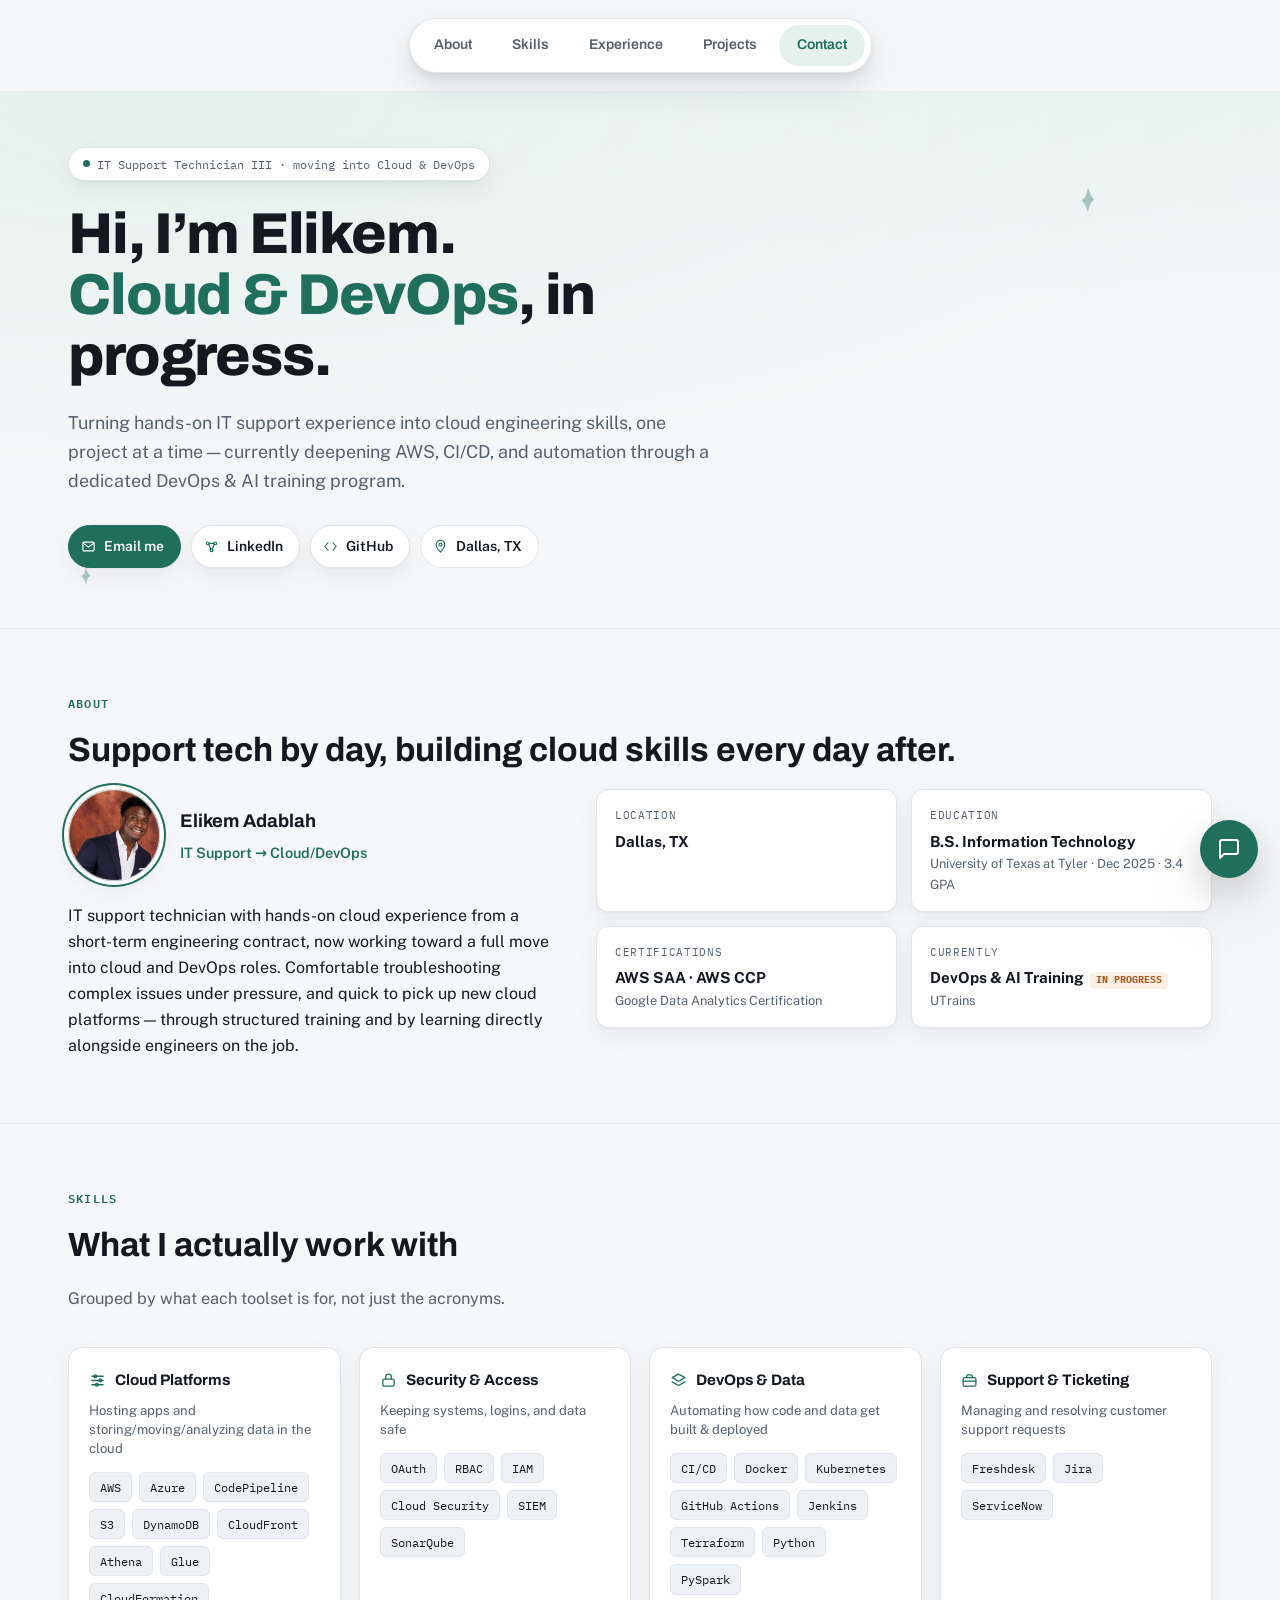
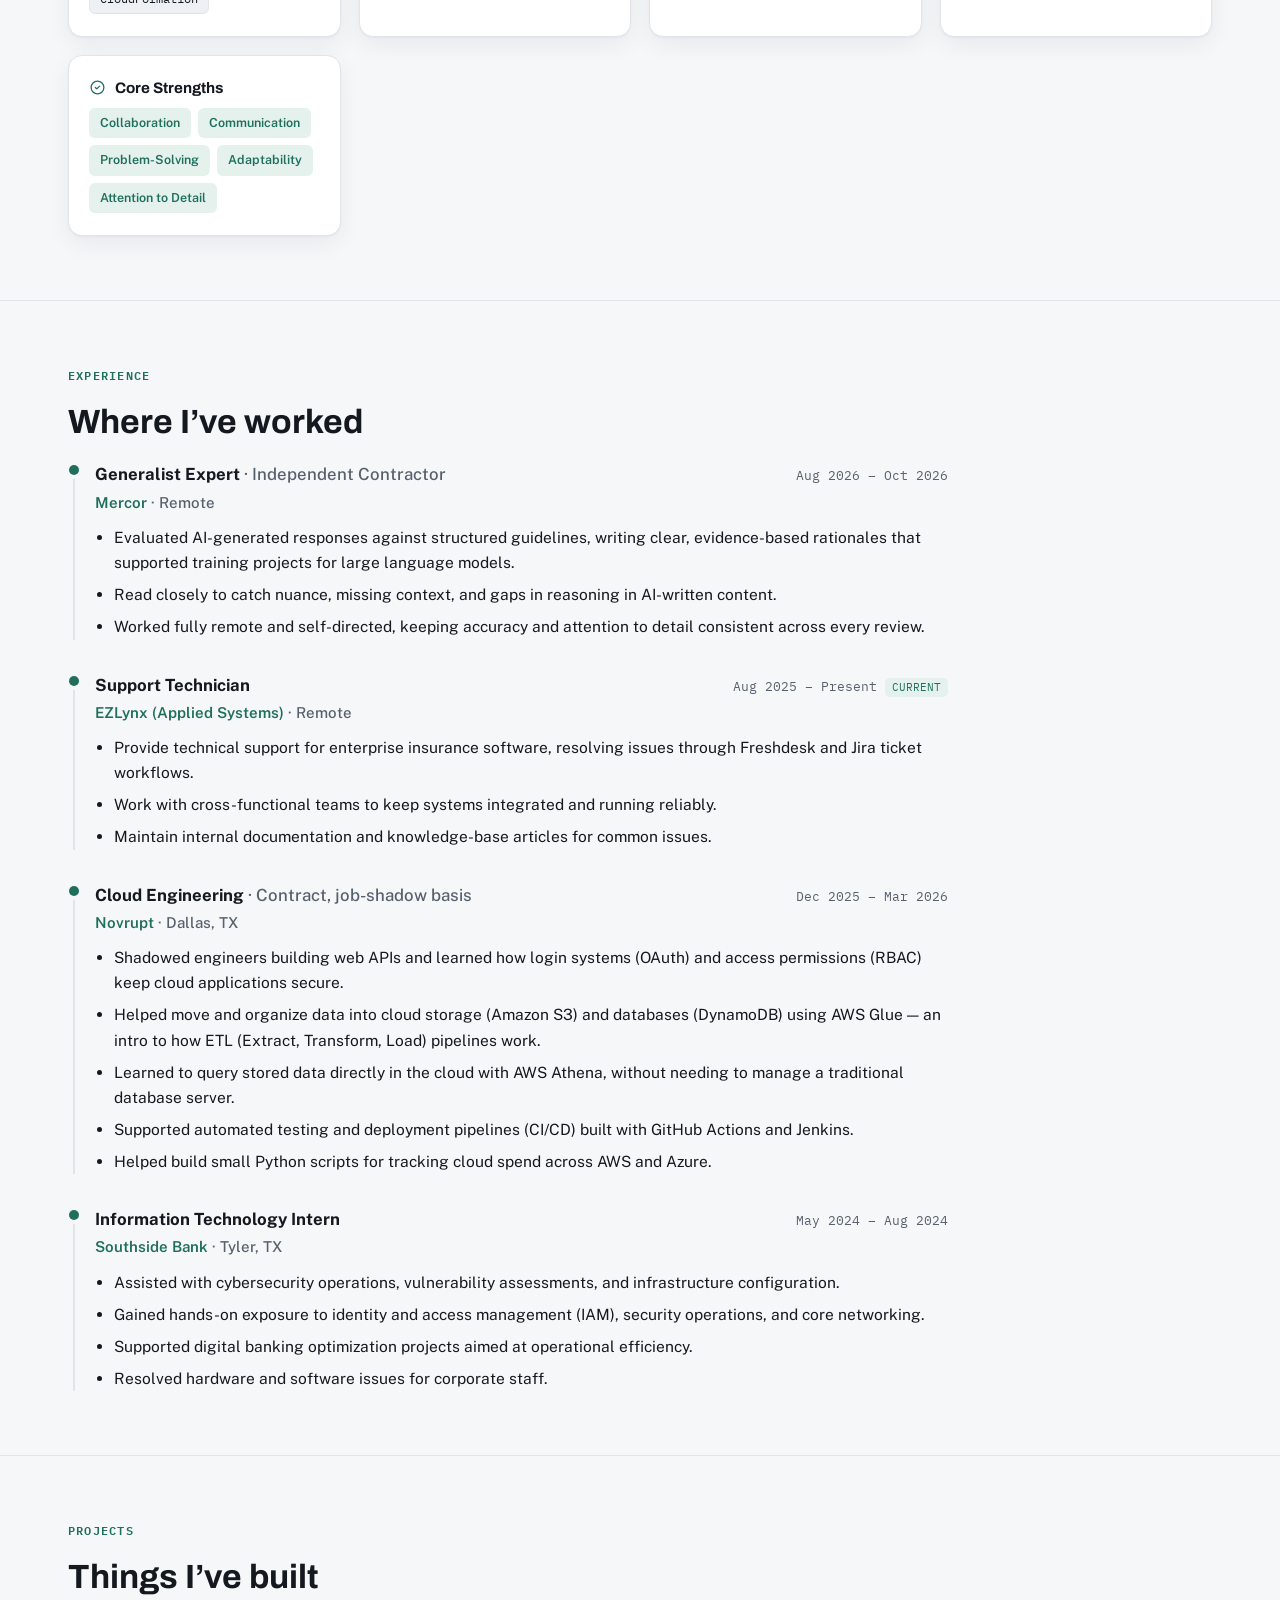
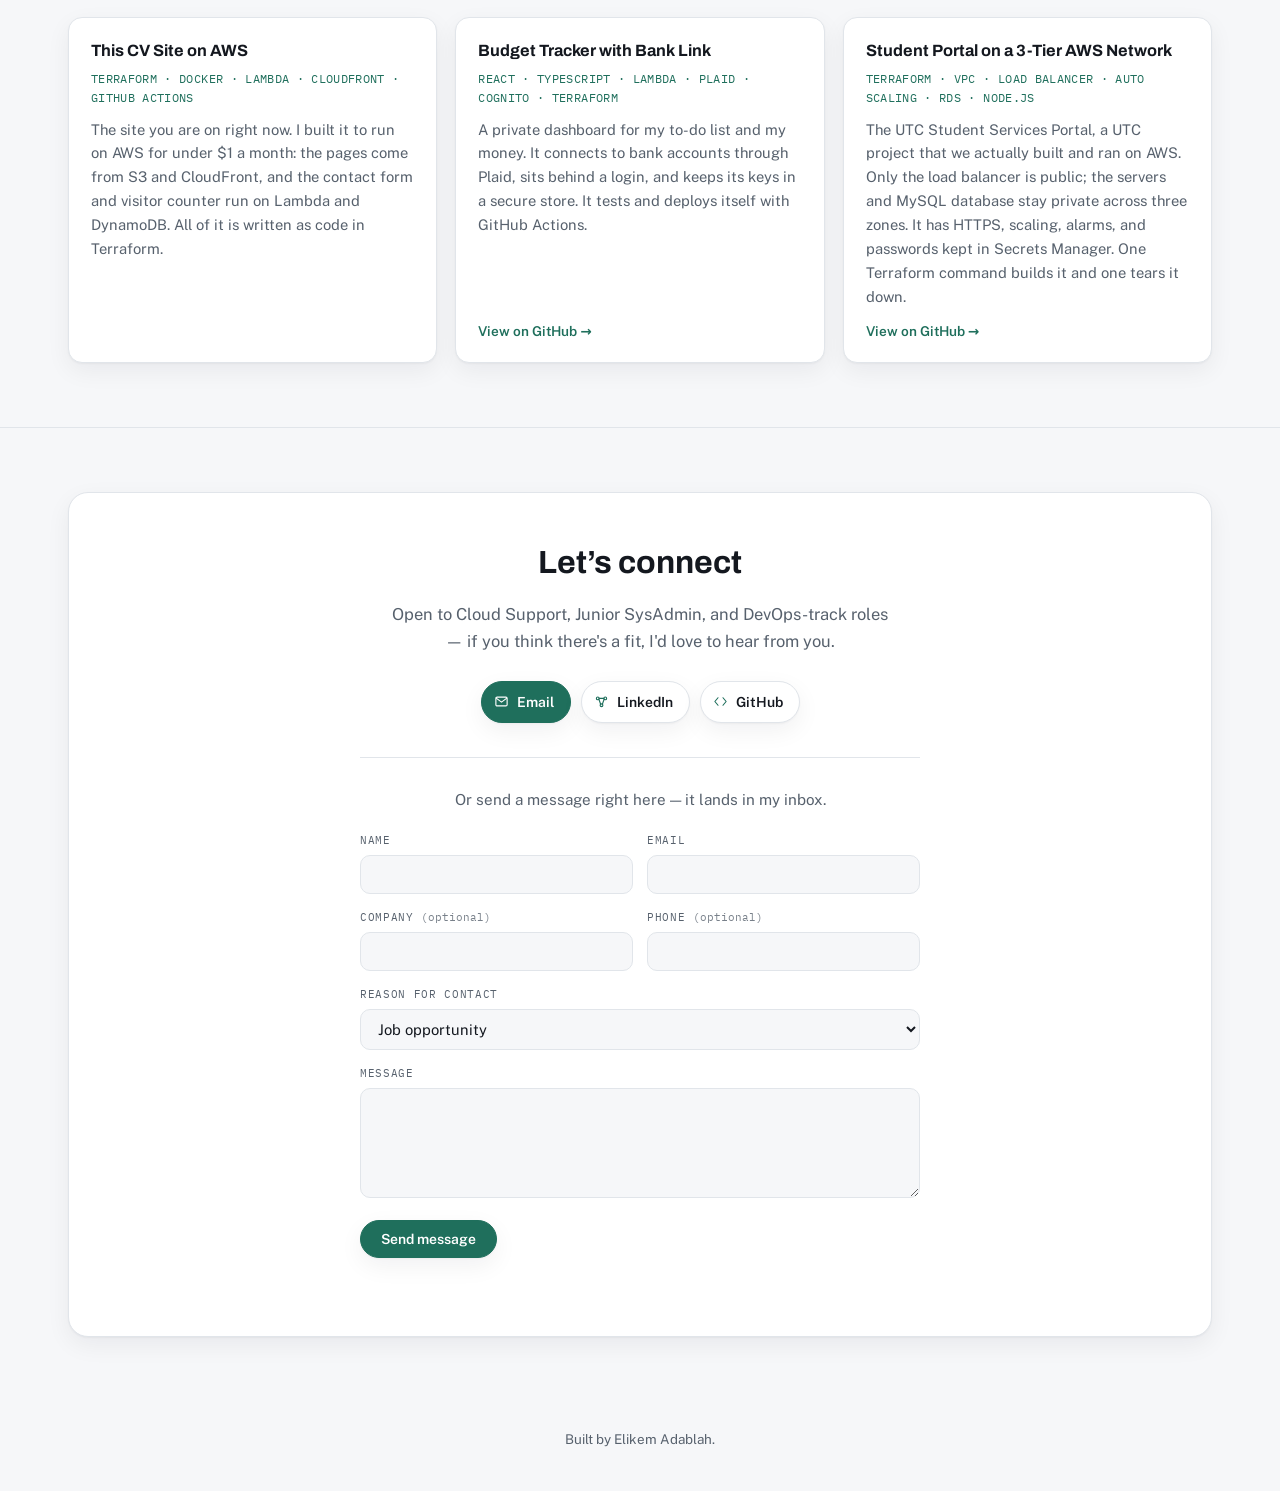
==== frontend/index.html @ 66cde1cb "feat: add CV site and UTC portal project card" ====
<!DOCTYPE html>
<!--
  My CV site.
  This page is stored in S3 and sent to visitors by CloudFront.
  The contact form and the visitor counter talk to my API at /api/...
  My styles are in styles.css and my scripts are in the js folder.
-->
<html lang="en">
<head>
<meta charset="UTF-8">
<meta name="viewport" content="width=device-width, initial-scale=1.0">
<title>Elikem Adablah &mdash; Cloud &amp; DevOps</title>
<meta name="description" content="Elikem Adablah - IT Support Technician (AWS Certified) building toward Cloud and DevOps engineering. Based in Dallas, TX.">
<link rel="canonical" href="https://cv.eliadablah.com/">
<meta property="og:type" content="website">
<meta property="og:title" content="Elikem Adablah - Cloud & DevOps">
<meta property="og:description" content="IT Support Technician (AWS Certified) building toward Cloud and DevOps engineering. Based in Dallas, TX.">
<meta property="og:url" content="https://cv.eliadablah.com/">
<meta property="og:image" content="https://cv.eliadablah.com/photo.png">
<meta name="twitter:card" content="summary">
<link rel="stylesheet" href="styles.css">
</head>
<body>
<div class="navbar">
  <nav class="pillnav" aria-label="Section navigation">
    <a class="navlink" href="#about" data-nav="about">About</a>
    <a class="navlink" href="#skills" data-nav="skills">Skills</a>
    <a class="navlink" href="#experience" data-nav="experience">Experience</a>
    <a class="navlink" href="#projects" data-nav="projects">Projects</a>
    <a class="navlink" href="#contact" data-nav="contact">Contact</a>
  </nav>
</div>

<header class="hero">
  <div class="hero-bg"></div>
  <svg class="decor-star decor-star-top" viewBox="0 0 24 24" fill="currentColor" aria-hidden="true"><path d="M12 0c1 5 3 9 6 12-3 1-5 5-6 12-1-5-3-9-6-12 3-1 5-5 6-12z"/></svg>
  <svg class="decor-star decor-star-bottom" viewBox="0 0 24 24" fill="currentColor" aria-hidden="true"><path d="M12 0c1 5 3 9 6 12-3 1-5 5-6 12-1-5-3-9-6-12 3-1 5-5 6-12z"/></svg>
  <div class="wrap">
    <span class="badge"><span class="dot"></span>IT Support Technician III &middot; moving into Cloud &amp; DevOps</span>
    <h1>Hi, I&rsquo;m Elikem.<br><span>Cloud &amp; DevOps</span>, in progress.</h1>
    <p class="lede">Turning hands-on IT support experience into cloud engineering skills, one project at a time &mdash; currently deepening AWS, CI/CD, and automation through a dedicated DevOps &amp; AI training program.</p>
    <div class="contact-row">
      <a class="contact-pill solid" href="mailto:elikadablah@gmail.com">
        <svg viewBox="0 0 24 24" fill="none" stroke="currentColor" stroke-width="1.8" stroke-linecap="round" stroke-linejoin="round"><rect x="3" y="5" width="18" height="14" rx="2"/><path d="M4 7l8 6 8-6"/></svg>
        Email me
      </a>
      <a class="contact-pill" href="https://www.linkedin.com/in/elikem-adablah-92978235b">
        <svg viewBox="0 0 24 24" fill="none" stroke="currentColor" stroke-width="1.8" stroke-linecap="round" stroke-linejoin="round"><circle cx="6" cy="7" r="2.2"/><circle cx="18" cy="7" r="2.2"/><circle cx="12" cy="18" r="2.2"/><path d="M7.9 8.6L10.5 16M16.1 8.6L13.5 16M8.2 7h7.6"/></svg>
        LinkedIn
      </a>
      <a class="contact-pill" href="https://github.com/eliadablah">
        <svg viewBox="0 0 24 24" fill="none" stroke="currentColor" stroke-width="1.8" stroke-linecap="round" stroke-linejoin="round"><polyline points="8 6 3 12 8 18"/><polyline points="16 6 21 12 16 18"/></svg>
        GitHub
      </a>
      <span class="contact-pill static">
        <svg viewBox="0 0 24 24" fill="none" stroke="currentColor" stroke-width="1.8" stroke-linecap="round" stroke-linejoin="round"><path d="M12 21s7-7.2 7-12a7 7 0 10-14 0c0 4.8 7 12 7 12z"/><circle cx="12" cy="9" r="2.4"/></svg>
        Dallas, TX
      </span>
    </div>
  </div>
</header>

<main>
  <section class="block" id="about">
    <div class="wrap">
      <p class="eyebrow">About</p>
      <h2 class="title">Support tech by day, building cloud skills every day after.</h2>
      <div class="about-grid">
        <div>
          <div class="about-photo-wrap">
            <img class="about-photo" src="photo.png" alt="Portrait of Elikem Adablah" />
            <div>
              <h3>Elikem Adablah</h3>
              <div class="role">IT Support &rarr; Cloud/DevOps</div>
            </div>
          </div>
          <p class="about-bio">IT support technician with hands-on cloud experience from a short-term engineering contract, now working toward a full move into cloud and DevOps roles. Comfortable troubleshooting complex issues under pressure, and quick to pick up new cloud platforms &mdash; through structured training and by learning directly alongside engineers on the job.</p>
        </div>
        <div class="facts-grid">
          <div class="fact-tile">
            <div class="flabel">Location</div>
            <div class="fvalue">Dallas, TX</div>
          </div>
          <div class="fact-tile">
            <div class="flabel">Education</div>
            <div class="fvalue">B.S. Information Technology</div>
            <div class="fsub">University of Texas at Tyler &middot; Dec 2025 &middot; 3.4 GPA</div>
          </div>
          <div class="fact-tile">
            <div class="flabel">Certifications</div>
            <div class="fvalue"><a href="https://www.credly.com/badges/91e98162-e6cb-436e-a9f7-430d2b35bfe3/linked_in">AWS SAA</a> &middot; AWS CCP</div>
            <div class="fsub">Google Data Analytics Certification</div>
          </div>
          <div class="fact-tile">
            <div class="flabel">Currently</div>
            <div class="fvalue">DevOps &amp; AI Training<span class="cert-badge">In Progress</span></div>
            <div class="fsub">UTrains</div>
          </div>
        </div>
      </div>
    </div>
  </section>

  <section class="block" id="skills">
    <div class="wrap">
      <p class="eyebrow">Skills</p>
      <h2 class="title">What I actually work with</h2>
      <p class="dek">Grouped by what each toolset is for, not just the acronyms.</p>
      <div class="skills-grid">
        <div class="skill-card">
          <div class="shead">
            <svg viewBox="0 0 24 24" fill="none" stroke="currentColor" stroke-width="1.8" stroke-linecap="round" stroke-linejoin="round"><line x1="4" y1="6" x2="20" y2="6"/><circle cx="9" cy="6" r="2"/><line x1="4" y1="12" x2="20" y2="12"/><circle cx="16" cy="12" r="2"/><line x1="4" y1="18" x2="20" y2="18"/><circle cx="11" cy="18" r="2"/></svg>
            <h3>Cloud Platforms</h3>
          </div>
          <p class="snote">Hosting apps and storing/moving/analyzing data in the cloud</p>
          <div class="chips">
            <span class="chip">AWS</span><span class="chip">Azure</span><span class="chip">CodePipeline</span><span class="chip">S3</span><span class="chip">DynamoDB</span><span class="chip">CloudFront</span><span class="chip">Athena</span><span class="chip">Glue</span><span class="chip">CloudFormation</span>
          </div>
        </div>
        <div class="skill-card">
          <div class="shead">
            <svg viewBox="0 0 24 24" fill="none" stroke="currentColor" stroke-width="1.8" stroke-linecap="round" stroke-linejoin="round"><rect x="4" y="10" width="16" height="10" rx="2"/><path d="M8 10V7a4 4 0 018 0v3"/></svg>
            <h3>Security &amp; Access</h3>
          </div>
          <p class="snote">Keeping systems, logins, and data safe</p>
          <div class="chips">
            <span class="chip">OAuth</span><span class="chip">RBAC</span><span class="chip">IAM</span><span class="chip">Cloud Security</span><span class="chip">SIEM</span><span class="chip">SonarQube</span>
          </div>
        </div>
        <div class="skill-card">
          <div class="shead">
            <svg viewBox="0 0 24 24" fill="none" stroke="currentColor" stroke-width="1.8" stroke-linecap="round" stroke-linejoin="round"><polygon points="12 3 21 8 12 13 3 8 12 3"/><polyline points="3 14 12 19 21 14"/></svg>
            <h3>DevOps &amp; Data</h3>
          </div>
          <p class="snote">Automating how code and data get built &amp; deployed</p>
          <div class="chips">
            <span class="chip">CI/CD</span><span class="chip">Docker</span><span class="chip">Kubernetes</span><span class="chip">GitHub Actions</span><span class="chip">Jenkins</span><span class="chip">Terraform</span><span class="chip">Python</span><span class="chip">PySpark</span>
          </div>
        </div>
        <div class="skill-card">
          <div class="shead">
            <svg viewBox="0 0 24 24" fill="none" stroke="currentColor" stroke-width="1.8" stroke-linecap="round" stroke-linejoin="round"><rect x="3" y="8" width="18" height="12" rx="2"/><path d="M8 8V6a2 2 0 012-2h4a2 2 0 012 2v2"/><path d="M3 13h18"/></svg>
            <h3>Support &amp; Ticketing</h3>
          </div>
          <p class="snote">Managing and resolving customer support requests</p>
          <div class="chips">
            <span class="chip">Freshdesk</span><span class="chip">Jira</span><span class="chip">ServiceNow</span>
          </div>
        </div>
        <div class="skill-card">
          <div class="shead">
            <svg viewBox="0 0 24 24" fill="none" stroke="currentColor" stroke-width="1.8" stroke-linecap="round" stroke-linejoin="round"><circle cx="12" cy="12" r="9"/><path d="M9 12l2 2 4-4"/></svg>
            <h3>Core Strengths</h3>
          </div>
          <div class="chips">
            <span class="chip soft">Collaboration</span><span class="chip soft">Communication</span><span class="chip soft">Problem-Solving</span><span class="chip soft">Adaptability</span><span class="chip soft">Attention to Detail</span>
          </div>
        </div>
      </div>
    </div>
  </section>

  <section class="block" id="experience">
    <div class="wrap">
      <p class="eyebrow">Experience</p>
      <h2 class="title">Where I&rsquo;ve worked</h2>

      <div class="job">
        <div class="job-rail"></div>
        <div class="job-body">
          <div class="job-top">
            <span class="job-title">Generalist Expert <span class="job-note">&middot; Independent Contractor</span></span>
            <span class="job-dates">Aug 2026 &ndash; Oct 2026</span>
          </div>
          <div class="job-company">Mercor <span class="loc">&middot; Remote</span></div>
          <ul>
            <li>Evaluated AI-generated responses against structured guidelines, writing clear, evidence-based rationales that supported training projects for large language models.</li>
            <li>Read closely to catch nuance, missing context, and gaps in reasoning in AI-written content.</li>
            <li>Worked fully remote and self-directed, keeping accuracy and attention to detail consistent across every review.</li>
          </ul>
        </div>
      </div>

      <div class="job">
        <div class="job-rail"></div>
        <div class="job-body">
          <div class="job-top">
            <span class="job-title">Support Technician</span>
            <span class="job-dates">Aug 2025 &ndash; Present<span class="pill-current">Current</span></span>
          </div>
          <div class="job-company">EZLynx (Applied Systems) <span class="loc">&middot; Remote</span></div>
          <ul>
            <li>Provide technical support for enterprise insurance software, resolving issues through Freshdesk and Jira ticket workflows.</li>
            <li>Work with cross-functional teams to keep systems integrated and running reliably.</li>
            <li>Maintain internal documentation and knowledge-base articles for common issues.</li>
          </ul>
        </div>
      </div>

      <div class="job">
        <div class="job-rail"></div>
        <div class="job-body">
          <div class="job-top">
            <span class="job-title">Cloud Engineering <span class="job-note">&middot; Contract, job-shadow basis</span></span>
            <span class="job-dates">Dec 2025 &ndash; Mar 2026</span>
          </div>
          <div class="job-company">Novrupt <span class="loc">&middot; Dallas, TX</span></div>
          <ul>
            <li>Shadowed engineers building web APIs and learned how login systems (OAuth) and access permissions (RBAC) keep cloud applications secure.</li>
            <li>Helped move and organize data into cloud storage (Amazon S3) and databases (DynamoDB) using AWS Glue &mdash; an intro to how ETL (Extract, Transform, Load) pipelines work.</li>
            <li>Learned to query stored data directly in the cloud with AWS Athena, without needing to manage a traditional database server.</li>
            <li>Supported automated testing and deployment pipelines (CI/CD) built with GitHub Actions and Jenkins.</li>
            <li>Helped build small Python scripts for tracking cloud spend across AWS and Azure.</li>
          </ul>
        </div>
      </div>

      <div class="job">
        <div class="job-rail"></div>
        <div class="job-body">
          <div class="job-top">
            <span class="job-title">Information Technology Intern</span>
            <span class="job-dates">May 2024 &ndash; Aug 2024</span>
          </div>
          <div class="job-company">Southside Bank <span class="loc">&middot; Tyler, TX</span></div>
          <ul>
            <li>Assisted with cybersecurity operations, vulnerability assessments, and infrastructure configuration.</li>
            <li>Gained hands-on exposure to identity and access management (IAM), security operations, and core networking.</li>
            <li>Supported digital banking optimization projects aimed at operational efficiency.</li>
            <li>Resolved hardware and software issues for corporate staff.</li>
          </ul>
        </div>
      </div>
    </div>
  </section>

  <section class="block" id="projects">
    <div class="wrap">
      <p class="eyebrow">Projects</p>
      <h2 class="title">Things I&rsquo;ve built</h2>
      <div class="project-grid">
        <div class="project-card">
          <h3>This CV Site on AWS</h3>
          <p class="project-stack">Terraform &middot; Docker &middot; Lambda &middot; CloudFront &middot; GitHub Actions</p>
          <p class="desc">The site you are on right now. I built it to run on AWS for under $1 a month: the pages come from S3 and CloudFront, and the contact form and visitor counter run on Lambda and DynamoDB. All of it is written as code in Terraform.</p>
        </div>
        <div class="project-card">
          <h3>Budget Tracker with Bank Link</h3>
          <p class="project-stack">React &middot; TypeScript &middot; Lambda &middot; Plaid &middot; Cognito &middot; Terraform</p>
          <p class="desc">A private dashboard for my to-do list and my money. It connects to bank accounts through Plaid, sits behind a login, and keeps its keys in a secure store. It tests and deploys itself with GitHub Actions.</p>
          <a class="project-link" href="https://github.com/eliadablah/budget-app-tracker">View on GitHub &rarr;</a>
        </div>
        <div class="project-card">
          <h3>Student Portal on a 3&#8209;Tier AWS Network</h3>
          <p class="project-stack">Terraform &middot; VPC &middot; Load Balancer &middot; Auto Scaling &middot; RDS &middot; Node.js</p>
          <p class="desc">The UTC Student Services Portal, a UTC project that we actually built and ran on AWS. Only the load balancer is public; the servers and MySQL database stay private across three zones. It has HTTPS, scaling, alarms, and passwords kept in Secrets Manager. One Terraform command builds it and one tears it down.</p>
          <a class="project-link" href="https://github.com/eliadablah/utcapp">View on GitHub &rarr;</a>
        </div>
      </div>
    </div>
  </section>

  <section class="block" id="contact">
    <div class="wrap">
      <div class="contact-panel">
        <h2>Let&rsquo;s connect</h2>
        <p>Open to Cloud Support, Junior SysAdmin, and DevOps-track roles &mdash; if you think there's a fit, I'd love to hear from you.</p>
        <div class="contact-row">
          <a class="contact-pill solid" href="mailto:elikadablah@gmail.com">
            <svg viewBox="0 0 24 24" fill="none" stroke="currentColor" stroke-width="1.8" stroke-linecap="round" stroke-linejoin="round"><rect x="3" y="5" width="18" height="14" rx="2"/><path d="M4 7l8 6 8-6"/></svg>
            Email
          </a>
          <a class="contact-pill" href="https://www.linkedin.com/in/elikem-adablah-92978235b">
            <svg viewBox="0 0 24 24" fill="none" stroke="currentColor" stroke-width="1.8" stroke-linecap="round" stroke-linejoin="round"><circle cx="6" cy="7" r="2.2"/><circle cx="18" cy="7" r="2.2"/><circle cx="12" cy="18" r="2.2"/><path d="M7.9 8.6L10.5 16M16.1 8.6L13.5 16M8.2 7h7.6"/></svg>
            LinkedIn
          </a>
          <a class="contact-pill" href="https://github.com/eliadablah">
            <svg viewBox="0 0 24 24" fill="none" stroke="currentColor" stroke-width="1.8" stroke-linecap="round" stroke-linejoin="round"><polyline points="8 6 3 12 8 18"/><polyline points="16 6 21 12 16 18"/></svg>
            GitHub
          </a>
        </div>

        <!-- Contact form. It sends the inquiry to /api/contact, which saves it and emails me. -->
        <form class="contact-form" id="contactForm" novalidate>
          <p class="form-intro">Or send a message right here &mdash; it lands in my inbox.</p>
          <div class="form-grid">
            <label class="field">
              <span class="field-label">Name</span>
              <input type="text" name="name" autocomplete="name" maxlength="100" required>
            </label>
            <label class="field">
              <span class="field-label">Email</span>
              <input type="email" name="email" autocomplete="email" maxlength="254" required>
            </label>
          </div>
          <div class="form-grid">
            <label class="field">
              <span class="field-label">Company <span class="field-optional">(optional)</span></span>
              <input type="text" name="company" autocomplete="organization" maxlength="100">
            </label>
            <label class="field">
              <span class="field-label">Phone <span class="field-optional">(optional)</span></span>
              <input type="tel" name="phone" autocomplete="tel" maxlength="20">
            </label>
          </div>
          <label class="field">
            <span class="field-label">Reason for contact</span>
            <!-- These values must match REASONS in backend/app/contact.py -->
            <select name="reason">
              <option value="job">Job opportunity</option>
              <option value="freelance">Freelance or contract work</option>
              <option value="networking">Networking</option>
              <option value="other">Other</option>
            </select>
          </label>
          <label class="field">
            <span class="field-label">Message</span>
            <textarea name="message" rows="5" maxlength="2000" required></textarea>
          </label>
          <!-- Spam trap. People can't see this box, but spam bots fill it in. If it is filled in, I ignore the message. -->
          <label class="hp-field" aria-hidden="true">Website
            <input type="text" name="website" tabindex="-1" autocomplete="off">
          </label>
          <button class="contact-pill solid form-submit" type="submit">Send message</button>
          <p class="form-status" id="formStatus" role="status" aria-live="polite"></p>
        </form>
      </div>
    </div>
  </section>

  <footer class="sitefoot">
    Built by Elikem Adablah.
    <span class="visit-count" id="visitCount" hidden></span>
  </footer>
</main>

<button class="chat-toggle" id="chatToggle" aria-label="Open FAQ chat about Elikem">
  <svg class="chat-icon" viewBox="0 0 24 24" fill="none" stroke="currentColor" stroke-width="2" stroke-linecap="round" stroke-linejoin="round"><path d="M21 15a2 2 0 01-2 2H7l-4 4V5a2 2 0 012-2h14a2 2 0 012 2z"/></svg>
  <svg class="close-icon" viewBox="0 0 24 24" fill="none" stroke="currentColor" stroke-width="2" stroke-linecap="round" stroke-linejoin="round"><line x1="18" y1="6" x2="6" y2="18"/><line x1="6" y1="6" x2="18" y2="18"/></svg>
</button>

<div class="chat-panel" id="chatPanel" role="dialog" aria-label="FAQ chat about Elikem">
  <div class="chat-head">
    <img src="photo.png" alt="" />
    <div>
      <div class="chn">Ask about Elikem</div>
      <div class="chs">Automated FAQ &middot; not a live person</div>
    </div>
  </div>
  <div class="chat-body" id="chatBody"></div>
  <div class="chat-input-row">
    <input type="text" id="chatInput" placeholder="Ask a question..." aria-label="Type a question" />
    <button class="chat-send" id="chatSend" aria-label="Send">
      <svg viewBox="0 0 24 24" fill="none" stroke="currentColor" stroke-width="2" stroke-linecap="round" stroke-linejoin="round"><line x1="22" y1="2" x2="11" y2="13"/><polygon points="22 2 15 22 11 13 2 9 22 2"/></svg>
    </button>
  </div>
</div>

<script src="js/config.js" defer></script>
<script src="js/nav.js" defer></script>
<script src="js/faq-chat.js" defer></script>
<script src="js/contact-form.js" defer></script>
<script src="js/visitor-counter.js" defer></script>
</body>
</html>
---- frontend/styles.css ----
/*
  All the styles for my CV site.
  The colors are set once at the top, so I can change the whole look in one
  place. Dark mode uses the same names with different colors.
*/
@import url('https://fonts.googleapis.com/css2?family=Archivo:wght@500;600;700;800&family=Public+Sans:wght@400;500;600&family=IBM+Plex+Mono:wght@400;500;600&display=swap');

:root {
  --bg: #f6f7f9;
  --surface: #ffffff;
  --surface-sunken: #eef1f3;
  --text: #14181f;
  --text-muted: #57616d;
  --border: #e1e5ea;
  --accent: #1f6f5c;
  --accent-soft: #e4f1ec;
  --accent-ink: #ffffff;
  --clay: #a4571d;
  --clay-soft: #fbeee2;
  --shadow: 0 1px 2px rgba(20, 24, 31, 0.04), 0 8px 24px rgba(20, 24, 31, 0.06);
  --shadow-lift: 0 4px 10px rgba(20, 24, 31, 0.08), 0 14px 32px rgba(20, 24, 31, 0.1);
  --shadow-panel: 0 12px 32px rgba(20, 24, 31, 0.14), 0 28px 64px rgba(20, 24, 31, 0.12);
}

@media (prefers-color-scheme: dark) {
  :root:not([data-theme="light"]) {
    --bg: #12151a; --surface: #1a1e24; --surface-sunken: #20242b;
    --text: #edeff2; --text-muted: #9aa4b0; --border: #2b3038;
    --accent: #55c4a1; --accent-soft: #17342c; --accent-ink: #0c1310;
    --clay: #e3a165; --clay-soft: #33220f;
    --shadow: 0 1px 2px rgba(0,0,0,.25), 0 8px 24px rgba(0,0,0,.35);
    --shadow-lift: 0 6px 14px rgba(0,0,0,.35), 0 18px 36px rgba(0,0,0,.4);
    --shadow-panel: 0 12px 32px rgba(0,0,0,.45), 0 28px 64px rgba(0,0,0,.4);
  }
}
:root[data-theme="dark"] {
  --bg: #12151a; --surface: #1a1e24; --surface-sunken: #20242b;
  --text: #edeff2; --text-muted: #9aa4b0; --border: #2b3038;
  --accent: #55c4a1; --accent-soft: #17342c; --accent-ink: #0c1310;
  --clay: #e3a165; --clay-soft: #33220f;
  --shadow: 0 1px 2px rgba(0,0,0,.25), 0 8px 24px rgba(0,0,0,.35);
  --shadow-lift: 0 6px 14px rgba(0,0,0,.35), 0 18px 36px rgba(0,0,0,.4);
  --shadow-panel: 0 12px 32px rgba(0,0,0,.45), 0 28px 64px rgba(0,0,0,.4);
}

* { box-sizing: border-box; }
html { scroll-behavior: smooth; }
body {
  background: var(--bg); color: var(--text);
  font-family: 'Public Sans', system-ui, -apple-system, sans-serif;
  font-size: 16.5px; line-height: 1.62; margin: 0;
}
.wrap { max-width: 1200px; margin: 0 auto; padding: 0 28px; }
h1, h2, h3 { font-family: 'Archivo', system-ui, sans-serif; text-wrap: balance; color: var(--text); }
a { color: var(--accent); text-decoration: none; }
a:hover { text-decoration: underline; }
a:focus-visible, button:focus-visible { outline: 2px solid var(--accent); outline-offset: 2px; }
@media (prefers-reduced-motion: reduce) {
  html { scroll-behavior: auto; }
  * { transition: none !important; animation: none !important; }
}

/* ---------- Nav ---------- */
.navbar { position: sticky; top: 0; z-index: 40; display: flex; justify-content: center; padding: 18px 20px; }
.pillnav {
  display: flex; align-items: center; gap: 4px;
  background: var(--surface); border: 1px solid var(--border);
  border-radius: 999px; padding: 6px; box-shadow: var(--shadow-lift);
  backdrop-filter: blur(6px);
}
.navlink {
  font-family: 'Archivo', sans-serif; font-weight: 600; font-size: 0.88rem;
  color: var(--text-muted); padding: 9px 18px; border-radius: 999px;
  transition: background 0.15s ease, color 0.15s ease;
}
.navlink:hover { color: var(--text); text-decoration: none; }
.navlink.active { background: var(--accent-soft); color: var(--accent); }

/* ---------- Hero ---------- */
.hero { position: relative; padding: 56px 0 60px; overflow: hidden; }
.hero-bg {
  position: absolute; inset: -10% -10% auto -10%; height: 130%;
  background: radial-gradient(120% 90% at 20% 10%, var(--accent-soft), transparent 60%),
              radial-gradient(90% 70% at 85% 0%, var(--accent-soft), transparent 55%);
  z-index: -1; pointer-events: none;
}
.decor-star { position: absolute; color: var(--accent); opacity: 0.35; pointer-events: none; }
.decor-star-top { top: 18%; right: 14%; width: 26px; height: 26px; }
.decor-star-bottom { bottom: 8%; left: 6%; width: 18px; height: 18px; }
.badge {
  display: inline-flex; align-items: center; gap: 7px;
  font-family: 'IBM Plex Mono', monospace; font-size: 0.78rem;
  background: var(--surface); border: 1px solid var(--border);
  color: var(--text-muted); padding: 6px 14px; border-radius: 999px;
  box-shadow: var(--shadow); margin-bottom: 22px;
}
.badge .dot { width: 7px; height: 7px; border-radius: 50%; background: var(--accent); }
.hero h1 {
  font-size: clamp(2.4rem, 5vw, 3.6rem); font-weight: 800; line-height: 1.06;
  letter-spacing: -0.02em; margin: 0 0 22px; max-width: 16ch;
}
.hero h1 span { color: var(--accent); }
.hero .lede { font-size: 1.12rem; color: var(--text-muted); max-width: 60ch; margin: 0 0 30px; }
.contact-row { display: flex; flex-wrap: wrap; gap: 10px; }
.contact-pill {
  display: inline-flex; align-items: center; gap: 8px;
  font-size: 0.87rem; font-weight: 600; color: var(--text);
  background: var(--surface); border: 1px solid var(--border);
  border-radius: 999px; padding: 9px 16px 9px 12px; box-shadow: var(--shadow);
  transition: transform 0.15s ease, border-color 0.15s ease, color 0.15s ease, box-shadow 0.15s ease;
}
.contact-pill svg { flex: none; width: 15px; height: 15px; color: var(--accent); }
.contact-pill:hover { color: var(--accent); border-color: var(--accent); transform: translateY(-2px); box-shadow: var(--shadow-lift); text-decoration: none; }
.contact-pill.static { box-shadow: none; cursor: default; }
.contact-pill.static:hover { transform: none; border-color: var(--border); color: var(--text); box-shadow: none; }
.contact-pill.solid { background: var(--accent); border-color: var(--accent); color: var(--accent-ink); }
.contact-pill.solid svg { color: var(--accent-ink); }
.contact-pill.solid:hover { color: var(--accent-ink); transform: translateY(-2px); }

/* ---------- Section scaffolding ---------- */
section.block { padding: 64px 0; border-top: 1px solid var(--border); }
.eyebrow {
  font-family: 'IBM Plex Mono', monospace; font-size: 0.78rem; text-transform: uppercase;
  letter-spacing: 0.1em; color: var(--accent); font-weight: 600; margin: 0 0 10px;
}
.block h2.title { font-size: clamp(1.6rem, 3vw, 2.1rem); font-weight: 700; margin: 0 0 12px; }
.block p.dek { color: var(--text-muted); max-width: 62ch; margin: 0 0 36px; font-size: 1.02rem; }

/* ---------- About: facts + bio ---------- */
.about-grid { display: grid; grid-template-columns: 1.1fr 1.4fr; gap: 44px; align-items: start; }
@media (max-width: 800px) { .about-grid { grid-template-columns: 1fr; } }
.about-photo-wrap { display: flex; gap: 20px; align-items: center; }
.about-photo {
  width: 92px; height: 92px; border-radius: 50%; object-fit: cover; flex: none;
  box-shadow: 0 0 0 4px var(--surface), 0 0 0 6px var(--accent), var(--shadow);
}
.about-photo-wrap h3 { font-size: 1.15rem; margin: 0 0 4px; }
.about-photo-wrap .role { color: var(--accent); font-weight: 600; font-size: 0.9rem; }
.about-bio { font-size: 1rem; color: var(--text); margin: 22px 0 0; max-width: 56ch; }
.facts-grid { display: grid; grid-template-columns: 1fr 1fr; gap: 14px; }
.fact-tile {
  background: var(--surface); border: 1px solid var(--border); border-radius: 12px;
  padding: 16px 18px; box-shadow: var(--shadow);
}
.fact-tile .flabel {
  font-family: 'IBM Plex Mono', monospace; font-size: 0.7rem; text-transform: uppercase;
  letter-spacing: 0.06em; color: var(--text-muted); margin-bottom: 6px;
}
.fact-tile .fvalue { font-weight: 700; font-size: 0.95rem; line-height: 1.4; }
.fact-tile .fvalue a { color: var(--text); }
.fact-tile .fsub { font-size: 0.8rem; color: var(--text-muted); margin-top: 2px; }
.cert-badge {
  display: inline-block; font-family: 'IBM Plex Mono', monospace; font-size: 0.64rem;
  background: var(--clay-soft); color: var(--clay); border-radius: 5px; padding: 1px 6px;
  margin-left: 6px; text-transform: uppercase;
}

/* ---------- Skills ---------- */
.skills-grid { display: grid; grid-template-columns: repeat(auto-fit, minmax(230px, 1fr)); gap: 18px; }
.skill-card {
  background: var(--surface); border: 1px solid var(--border); border-radius: 14px;
  padding: 20px 20px 22px; box-shadow: var(--shadow);
}
.skill-card .shead { display: flex; align-items: center; gap: 9px; margin-bottom: 8px; }
.skill-card svg { width: 17px; height: 17px; color: var(--accent); flex: none; }
.skill-card h3 { font-size: 0.95rem; font-weight: 700; margin: 0; }
.skill-card .snote { font-size: 0.82rem; color: var(--text-muted); margin: 0 0 14px; line-height: 1.45; }
.chips { display: flex; flex-wrap: wrap; gap: 7px; }
.chip {
  font-family: 'IBM Plex Mono', monospace; font-size: 0.78rem; background: var(--surface-sunken);
  border: 1px solid var(--border); color: var(--text); padding: 4px 10px; border-radius: 6px;
  transition: border-color 0.15s ease, color 0.15s ease;
}
.chip:hover { border-color: var(--accent); color: var(--accent); }
.chip.soft { font-family: 'Public Sans', sans-serif; background: var(--accent-soft); color: var(--accent); border-color: transparent; font-weight: 600; }

/* ---------- Experience ---------- */
.job { display: flex; gap: 20px; margin-bottom: 32px; max-width: 880px; }
.job:last-child { margin-bottom: 0; }
.job-rail { flex: none; width: 2px; background: var(--border); margin-left: 5px; position: relative; }
.job-rail::before {
  content: ""; position: absolute; top: 4px; left: 50%; transform: translateX(-50%);
  width: 10px; height: 10px; border-radius: 50%; background: var(--accent);
  box-shadow: 0 0 0 4px var(--bg);
}
.job-body { flex: 1; min-width: 0; }
.job-top { display: flex; flex-wrap: wrap; align-items: baseline; justify-content: space-between; gap: 6px 16px; margin-bottom: 2px; }
.job-title { font-weight: 700; font-size: 1.05rem; }
.job-note { font-weight: 500; color: var(--text-muted); }
.job-dates { font-family: 'IBM Plex Mono', monospace; font-size: 0.8rem; color: var(--text-muted); white-space: nowrap; }
.job-company { color: var(--accent); font-weight: 600; font-size: 0.94rem; margin-bottom: 10px; }
.job-company .loc { color: var(--text-muted); font-weight: 500; }
.job ul { margin: 0; padding-left: 1.15em; }
.job li { margin-bottom: 7px; font-size: 0.97rem; }
.job li:last-child { margin-bottom: 0; }
.pill-current {
  display: inline-block; font-family: 'IBM Plex Mono', monospace; font-size: 0.68rem;
  background: var(--accent-soft); color: var(--accent); border-radius: 5px; padding: 1px 7px;
  margin-left: 8px; text-transform: uppercase;
}

/* ---------- Projects ---------- */
.project-grid { display: grid; grid-template-columns: repeat(auto-fit, minmax(260px, 1fr)); gap: 18px; }
.project-card {
  background: var(--surface); border: 1px solid var(--border); border-radius: 14px;
  padding: 20px 22px; box-shadow: var(--shadow); display: flex; flex-direction: column;
  transition: transform 0.18s ease, box-shadow 0.18s ease, border-color 0.18s ease;
}
.project-card:hover { transform: translateY(-3px); box-shadow: var(--shadow-lift); border-color: var(--accent); }
.project-card h3 { font-size: 1.02rem; font-weight: 700; margin: 0 0 6px; }
.project-stack { font-family: 'IBM Plex Mono', monospace; font-size: 0.72rem; color: var(--accent); text-transform: uppercase; letter-spacing: 0.03em; margin: 0 0 10px; }
.project-card p.desc { font-size: 0.92rem; color: var(--text-muted); margin: 0; flex: 1; }
.project-team { margin: 8px 0 0; font-size: 0.8rem; color: var(--text-muted); font-style: italic; }
.project-link { margin-top: 12px; font-size: 0.85rem; font-weight: 600; display: inline-flex; align-items: center; gap: 5px; }

/* ---------- Contact ---------- */
.contact-panel {
  background: var(--surface); border: 1px solid var(--border); border-radius: 20px;
  padding: 44px 40px; box-shadow: var(--shadow); text-align: center;
}
.contact-panel h2 { font-size: clamp(1.5rem, 3vw, 2rem); margin: 0 0 12px; }
.contact-panel p { color: var(--text-muted); max-width: 50ch; margin: 0 auto 26px; }
.contact-panel .contact-row { justify-content: center; }
footer.sitefoot { text-align: center; padding: 28px 0 40px; color: var(--text-muted); font-size: 0.84rem; }

/* ---------- Chat widget ---------- */
.chat-toggle {
  position: fixed; right: 22px; bottom: 22px; z-index: 60;
  width: 58px; height: 58px; border-radius: 50%; border: none; cursor: pointer;
  background: var(--accent); color: var(--accent-ink); box-shadow: var(--shadow-panel);
  display: flex; align-items: center; justify-content: center;
  transition: transform 0.15s ease;
}
.chat-toggle:hover { transform: scale(1.06); }
.chat-toggle svg { width: 24px; height: 24px; }
.chat-toggle .close-icon { display: none; }
.chat-toggle.open .chat-icon { display: none; }
.chat-toggle.open .close-icon { display: block; }

.chat-panel {
  position: fixed; right: 22px; bottom: 92px; z-index: 60;
  width: min(360px, calc(100vw - 44px)); height: min(500px, calc(100vh - 150px));
  background: var(--surface); border: 1px solid var(--border); border-radius: 18px;
  box-shadow: var(--shadow-panel); display: none; flex-direction: column; overflow: hidden;
}
.chat-panel.open { display: flex; }
.chat-head {
  background: var(--accent); color: var(--accent-ink); padding: 14px 16px;
  display: flex; align-items: center; gap: 10px;
}
.chat-head img { width: 34px; height: 34px; border-radius: 50%; object-fit: cover; border: 2px solid rgba(255,255,255,0.6); }
.chat-head .chn { font-weight: 700; font-size: 0.95rem; }
.chat-head .chs { font-size: 0.72rem; opacity: 0.85; }
.chat-body { flex: 1; overflow-y: auto; padding: 14px; display: flex; flex-direction: column; gap: 10px; background: var(--bg); }
.msg { max-width: 84%; padding: 9px 13px; border-radius: 12px; font-size: 0.88rem; line-height: 1.45; }
.msg.bot { align-self: flex-start; background: var(--surface); border: 1px solid var(--border); border-bottom-left-radius: 3px; }
.msg.user { align-self: flex-end; background: var(--accent); color: var(--accent-ink); border-bottom-right-radius: 3px; }
.qchips { display: flex; flex-wrap: wrap; gap: 6px; padding: 2px 2px 4px; }
.qchip {
  font-size: 0.78rem; font-weight: 600; background: var(--accent-soft); color: var(--accent);
  border: none; border-radius: 999px; padding: 7px 12px; cursor: pointer; text-align: left;
}
.qchip:hover { filter: brightness(0.96); }
.chat-input-row { display: flex; gap: 8px; padding: 10px; border-top: 1px solid var(--border); background: var(--surface); }
.chat-input-row input {
  flex: 1; border: 1px solid var(--border); border-radius: 999px; padding: 9px 14px;
  font-family: 'Public Sans', sans-serif; font-size: 0.86rem; background: var(--bg); color: var(--text);
}
.chat-input-row input:focus { outline: 2px solid var(--accent); outline-offset: 1px; }
.chat-send {
  flex: none; width: 38px; height: 38px; border-radius: 50%; border: none; cursor: pointer;
  background: var(--accent); color: var(--accent-ink); display: flex; align-items: center; justify-content: center;
}
.chat-send svg { width: 16px; height: 16px; }

/* ---------- Contact form (sends to /api/contact) ---------- */
.contact-form {
  max-width: 560px; margin: 34px auto 0; padding-top: 30px;
  border-top: 1px solid var(--border); text-align: left;
}
.contact-panel .form-intro { margin: 0 0 18px; max-width: none; text-align: center; font-size: 0.95rem; }
.form-grid { display: grid; grid-template-columns: 1fr 1fr; gap: 14px; }
@media (max-width: 560px) {
  .form-grid { grid-template-columns: 1fr; }
  .contact-panel { padding: 32px 20px; }
}
.field { display: block; margin-bottom: 14px; }
.field-label {
  display: block; font-family: 'IBM Plex Mono', monospace; font-size: 0.7rem;
  text-transform: uppercase; letter-spacing: 0.06em; color: var(--text-muted); margin-bottom: 6px;
}
.field-optional { text-transform: none; letter-spacing: 0; opacity: 0.8; }
.field input, .field textarea, .field select {
  width: 100%; border: 1px solid var(--border); border-radius: 10px; padding: 10px 13px;
  font-family: 'Public Sans', sans-serif; font-size: 0.92rem;
  background: var(--bg); color: var(--text);
}
.field textarea { resize: vertical; min-height: 110px; }
.field input:focus, .field textarea:focus, .field select:focus { outline: 2px solid var(--accent); outline-offset: 1px; }
/* Spam trap: I move it off the screen so people never see it, but bots still find it */
.hp-field { position: absolute; left: -9999px; width: 1px; height: 1px; overflow: hidden; }
.form-submit { cursor: pointer; font-family: inherit; padding: 10px 20px; }
.form-submit:disabled { opacity: 0.6; cursor: progress; transform: none; }
.contact-panel .form-status { margin: 14px 0 0; max-width: none; font-size: 0.88rem; min-height: 1.4em; }
.contact-panel .form-status.success { color: var(--accent); font-weight: 600; }
.contact-panel .form-status.error { color: var(--clay); font-weight: 600; }

/* ---------- Visitor counter (reads /api/visits) ---------- */
.visit-count {
  display: block; margin-top: 6px;
  font-family: 'IBM Plex Mono', monospace; font-size: 0.74rem;
}
.visit-count[hidden] { display: none; }
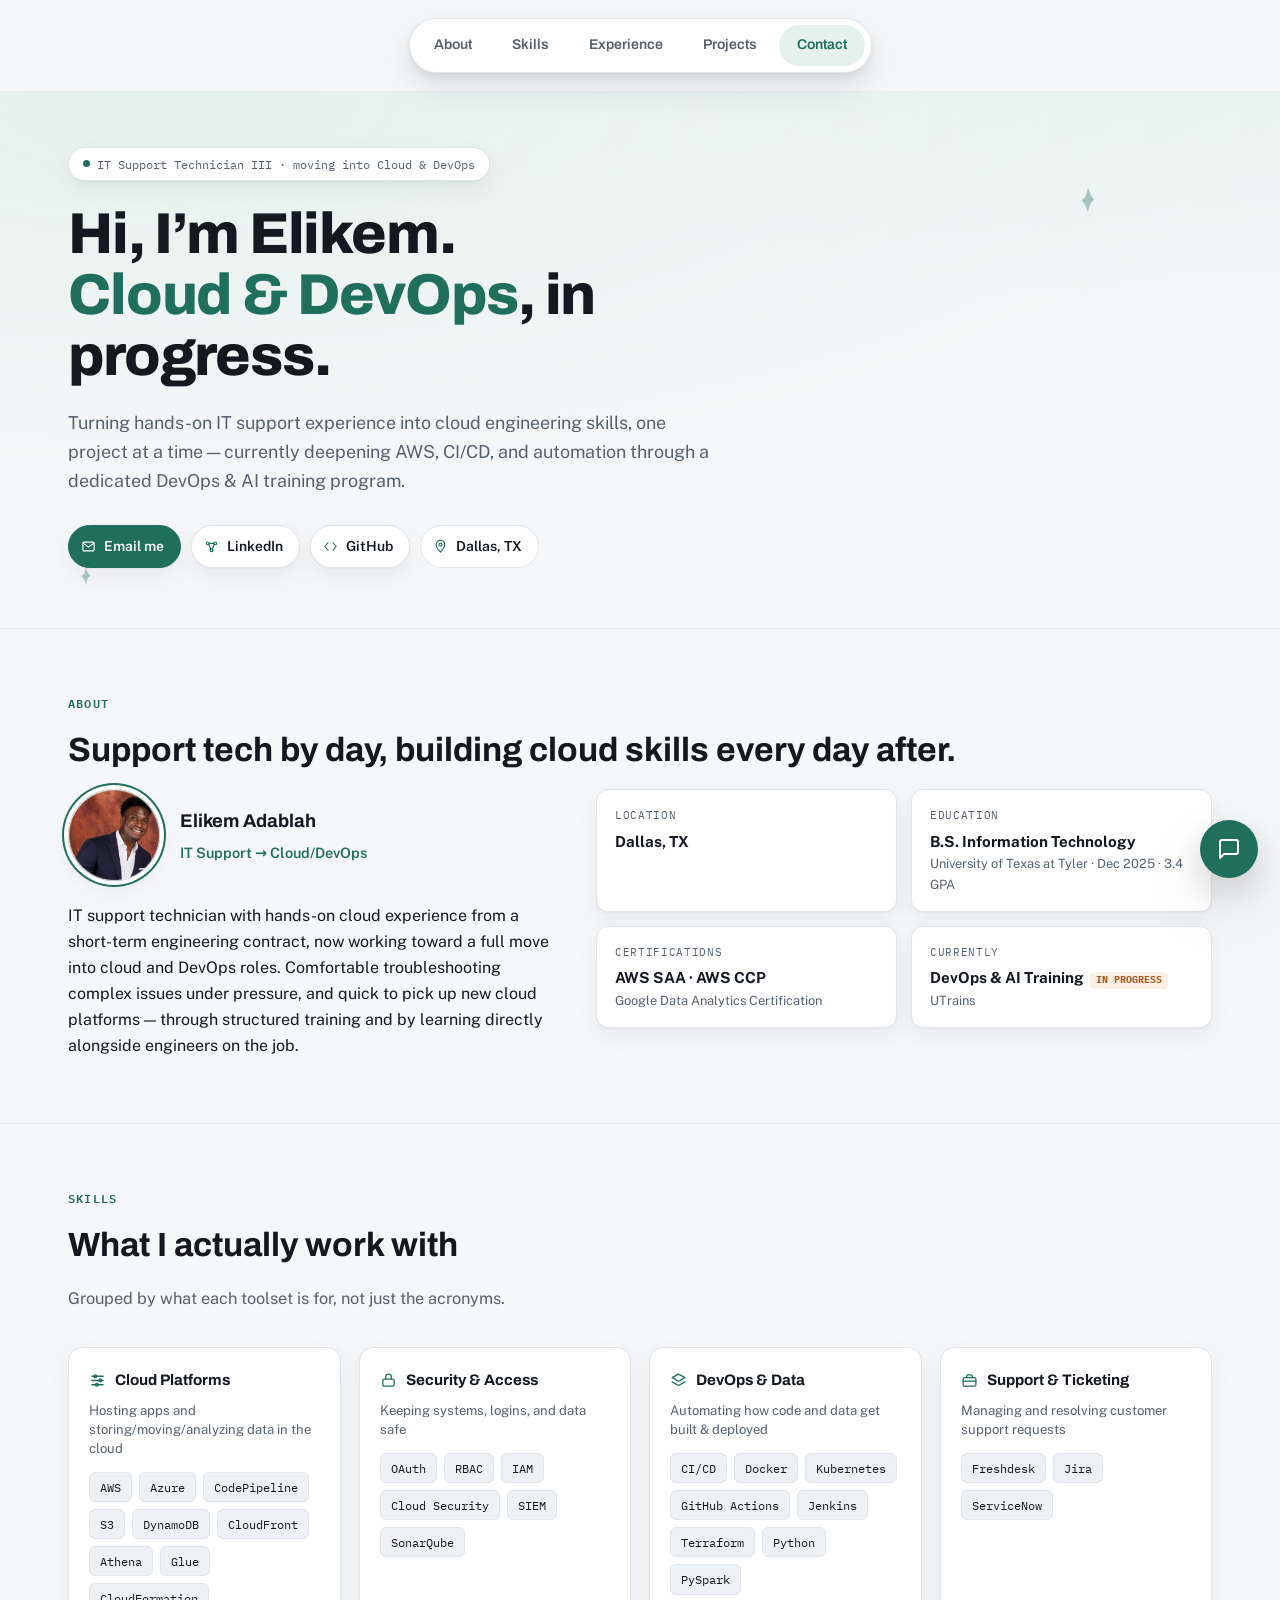
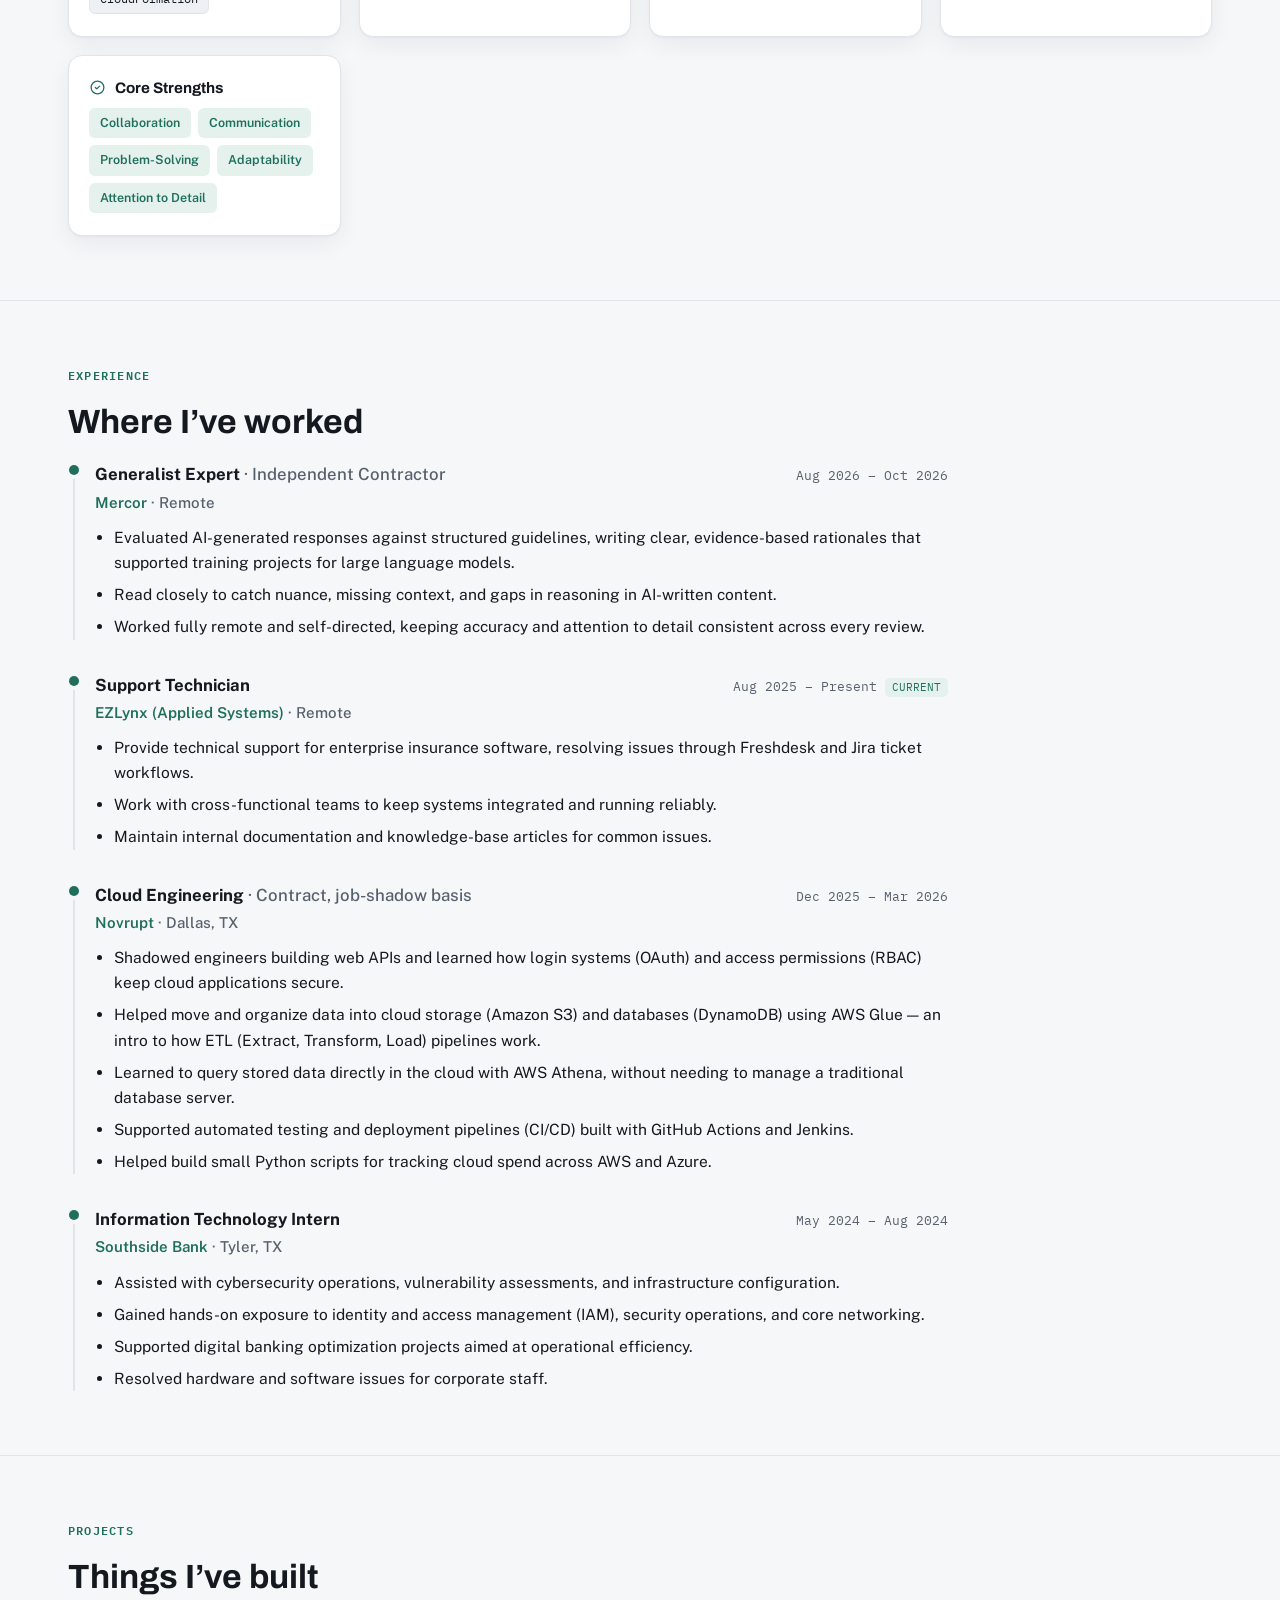
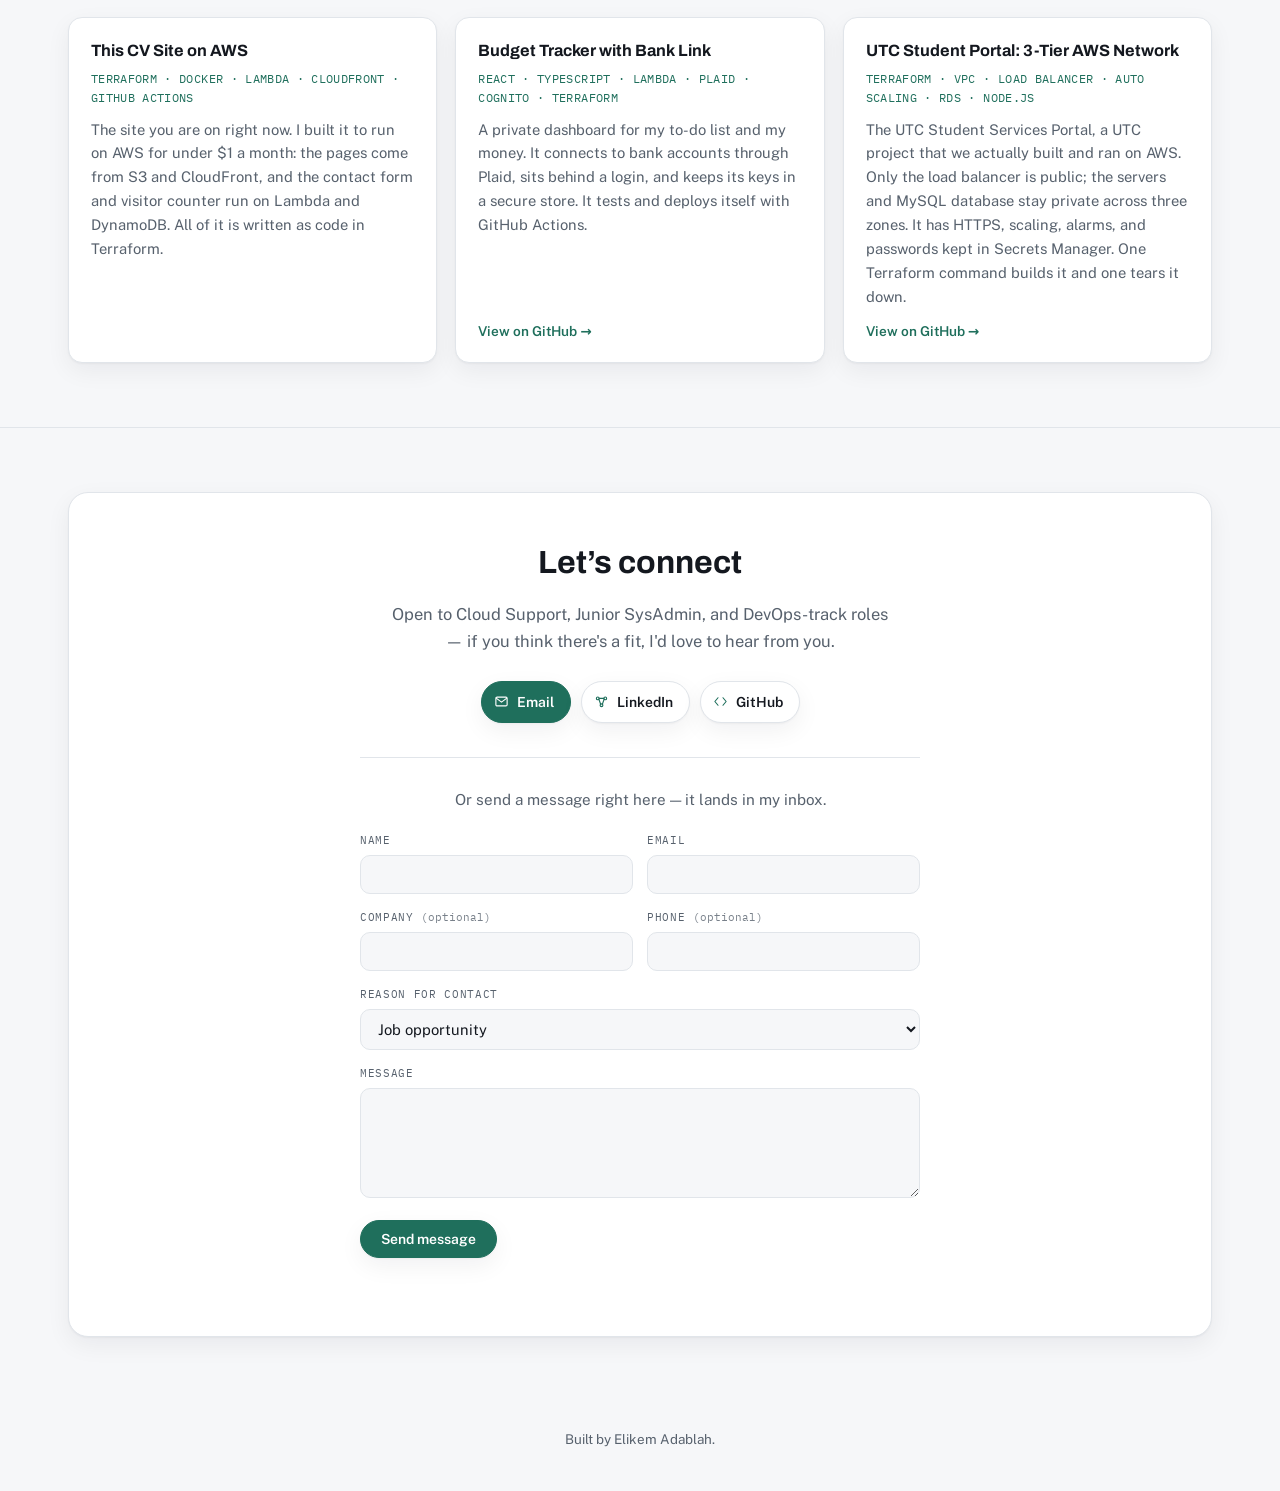
==== commit ff83413a: "docs: retitle the UTC project card" ====
--- a/frontend/index.html
+++ b/frontend/index.html
@@ -251,7 +251,7 @@
           <a class="project-link" href="https://github.com/eliadablah/budget-app-tracker">View on GitHub &rarr;</a>
         </div>
         <div class="project-card">
-          <h3>Student Portal on a 3&#8209;Tier AWS Network</h3>
+          <h3>UTC Student Portal: 3&#8209;Tier AWS Network</h3>
           <p class="project-stack">Terraform &middot; VPC &middot; Load Balancer &middot; Auto Scaling &middot; RDS &middot; Node.js</p>
           <p class="desc">The UTC Student Services Portal, a UTC project that we actually built and ran on AWS. Only the load balancer is public; the servers and MySQL database stay private across three zones. It has HTTPS, scaling, alarms, and passwords kept in Secrets Manager. One Terraform command builds it and one tears it down.</p>
           <a class="project-link" href="https://github.com/eliadablah/utcapp">View on GitHub &rarr;</a>
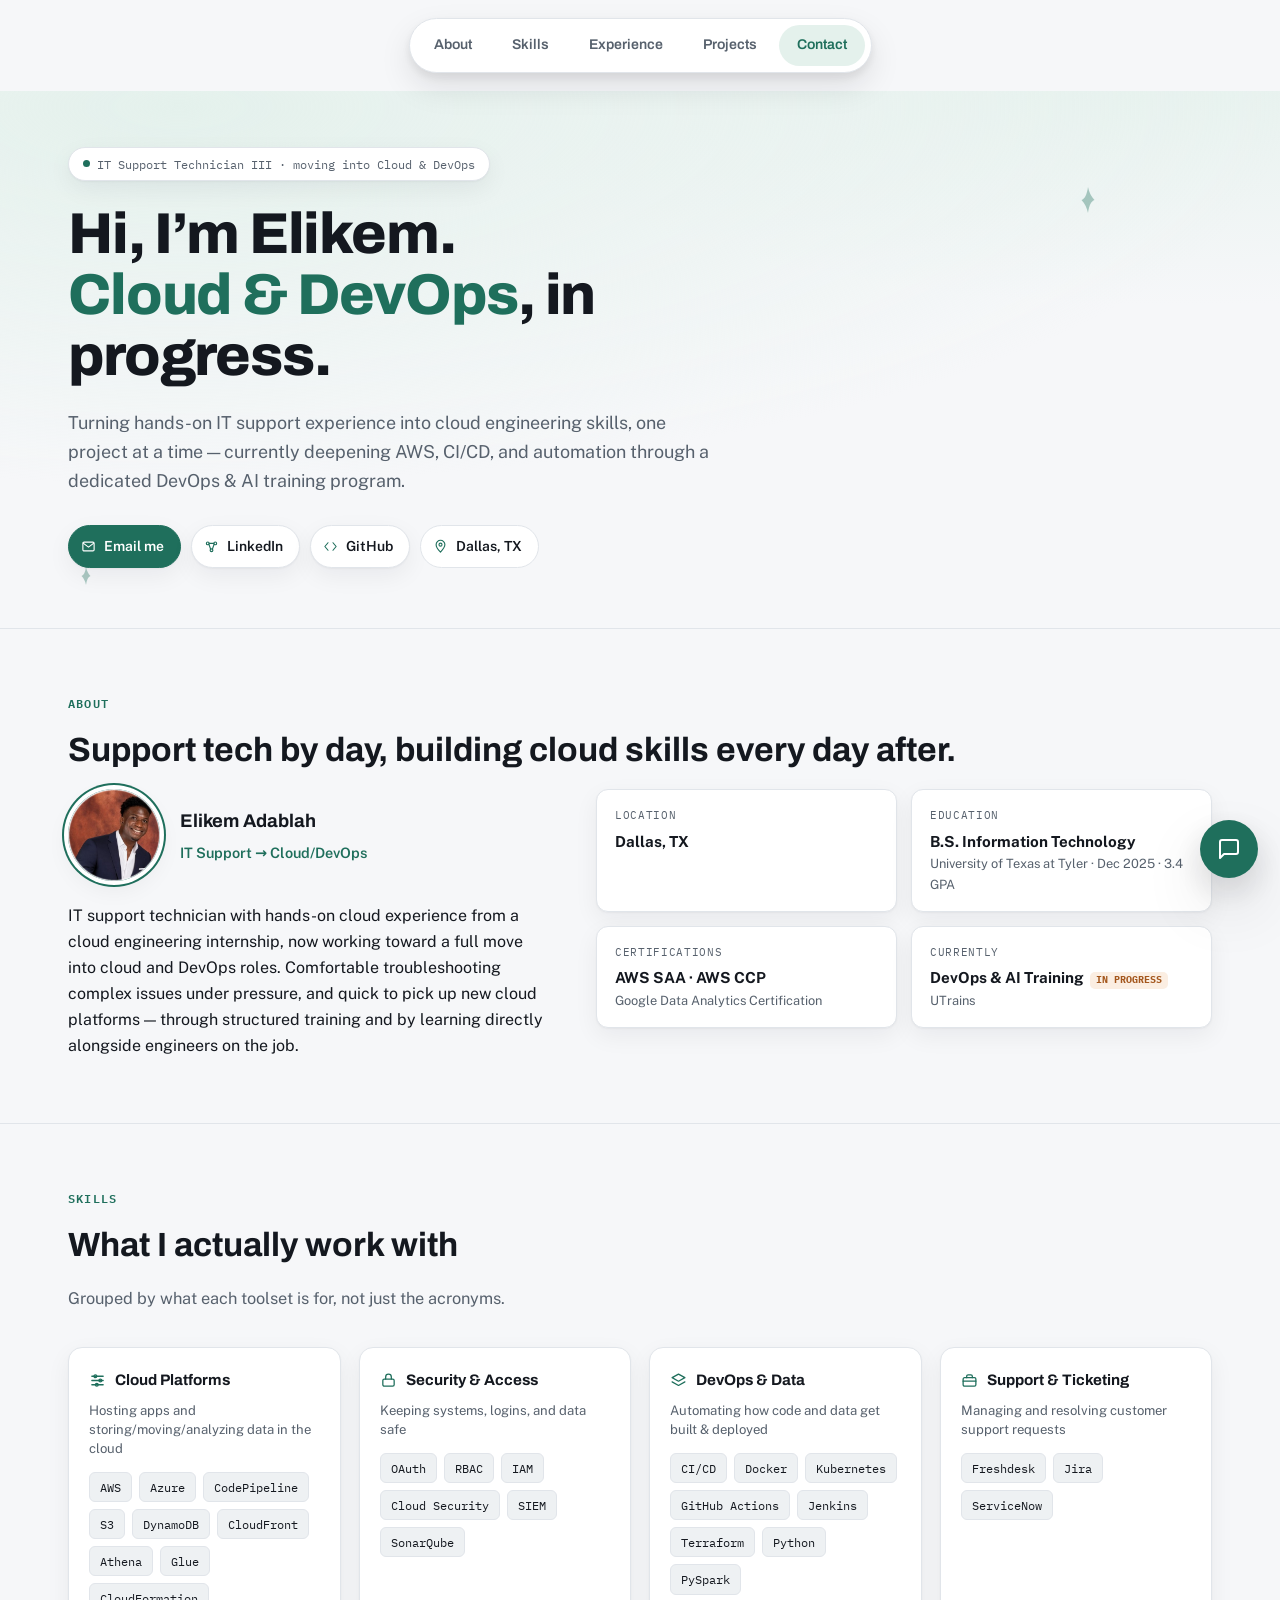
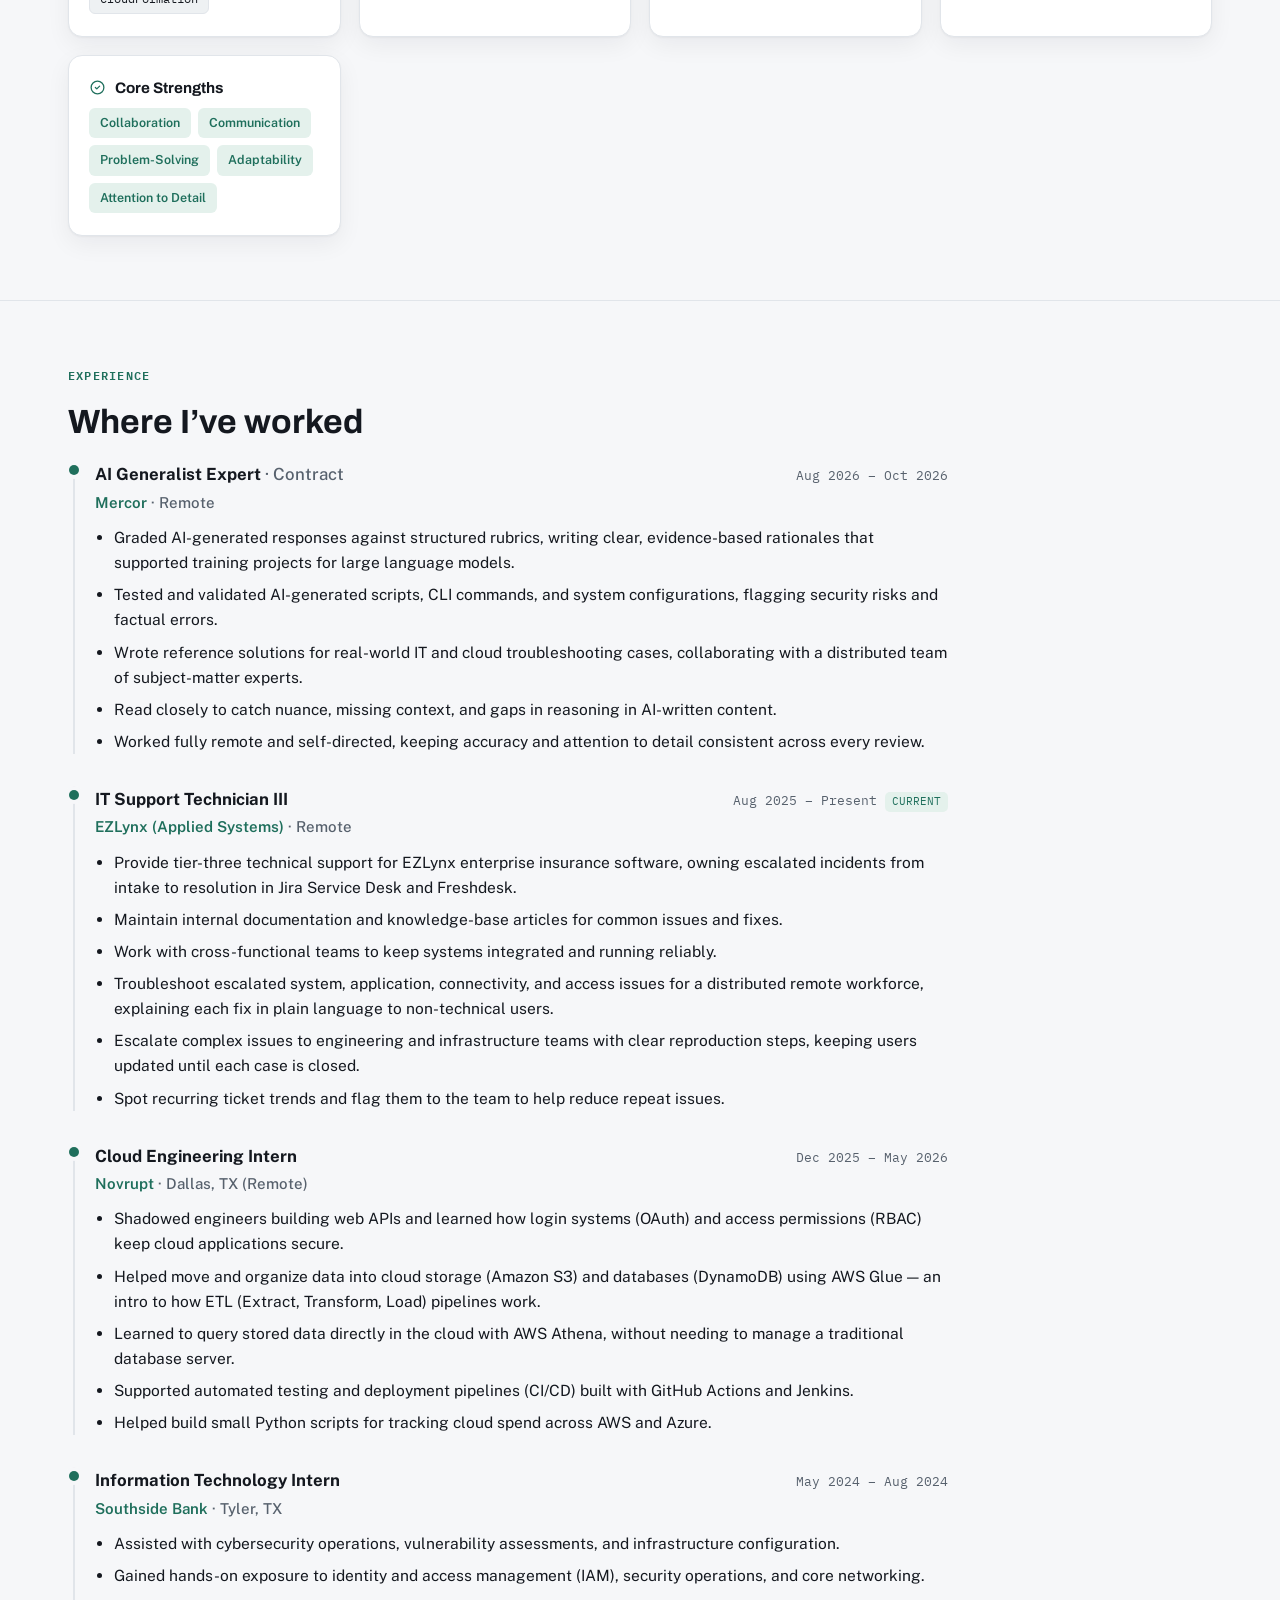
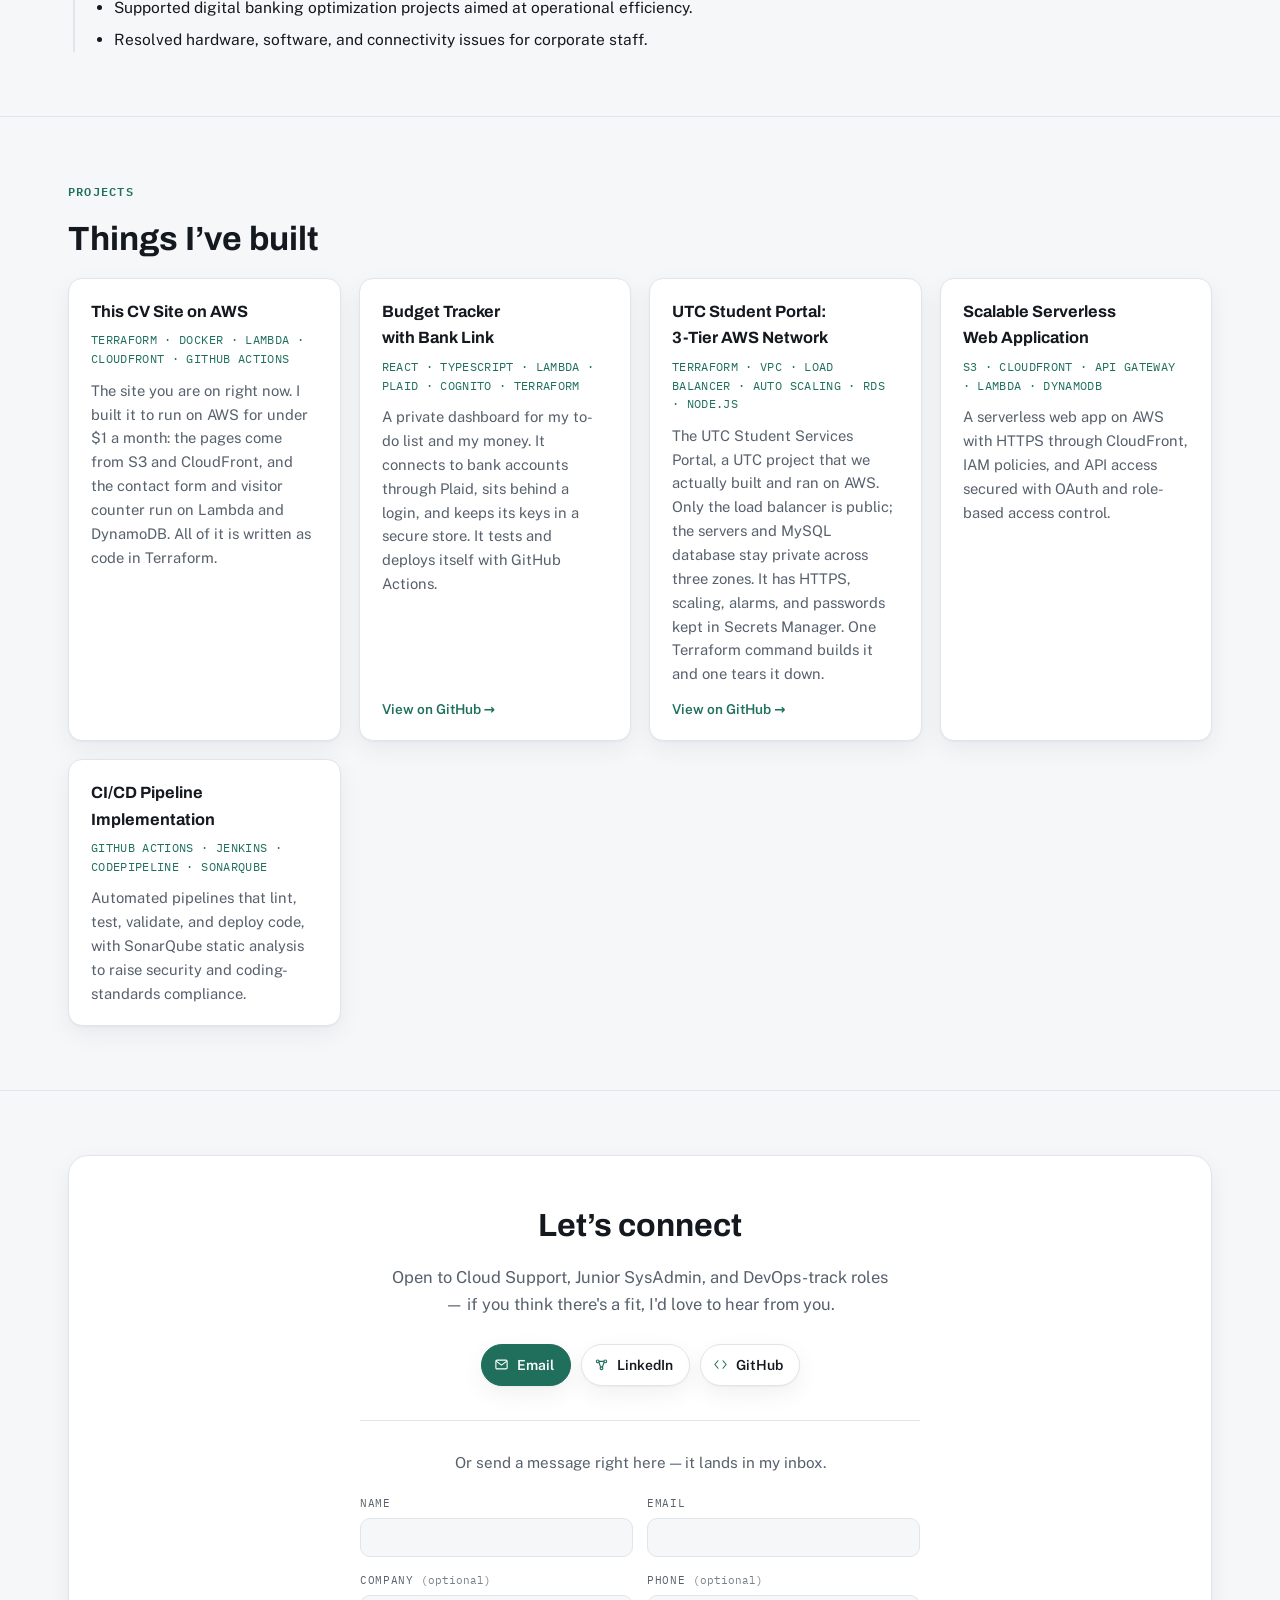
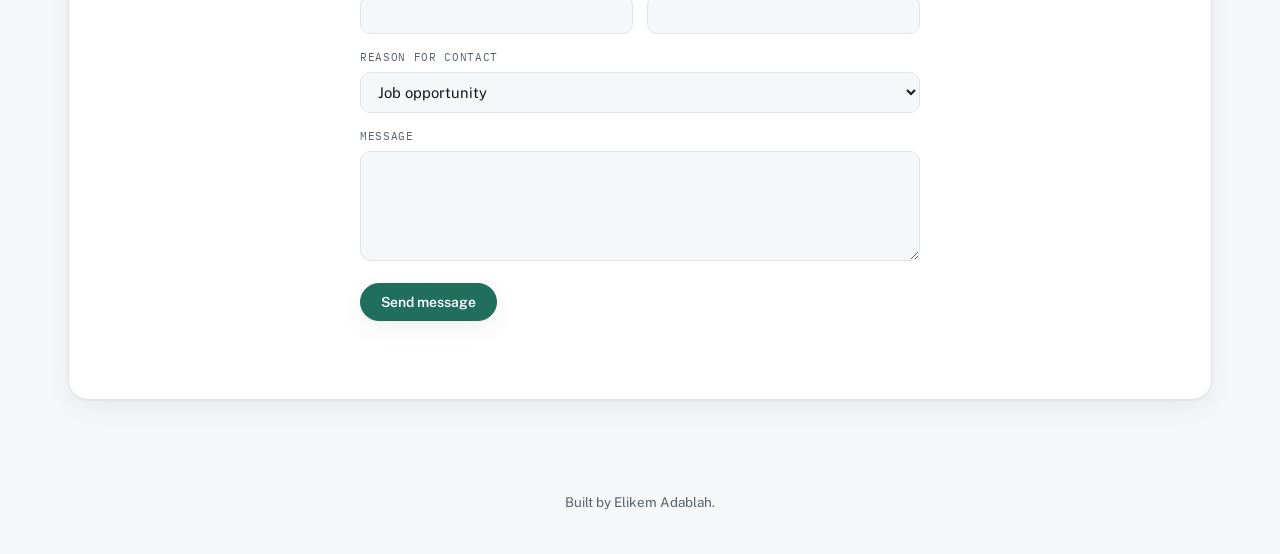
==== commit 592a16f2: "docs: align experience and projects with current resume" ====
--- a/frontend/index.html
+++ b/frontend/index.html
@@ -74,7 +74,7 @@
               <div class="role">IT Support &rarr; Cloud/DevOps</div>
             </div>
           </div>
-          <p class="about-bio">IT support technician with hands-on cloud experience from a short-term engineering contract, now working toward a full move into cloud and DevOps roles. Comfortable troubleshooting complex issues under pressure, and quick to pick up new cloud platforms &mdash; through structured training and by learning directly alongside engineers on the job.</p>
+          <p class="about-bio">IT support technician with hands-on cloud experience from a cloud engineering internship, now working toward a full move into cloud and DevOps roles. Comfortable troubleshooting complex issues under pressure, and quick to pick up new cloud platforms &mdash; through structured training and by learning directly alongside engineers on the job.</p>
         </div>
         <div class="facts-grid">
           <div class="fact-tile">
@@ -169,12 +169,14 @@
         <div class="job-rail"></div>
         <div class="job-body">
           <div class="job-top">
-            <span class="job-title">Generalist Expert <span class="job-note">&middot; Independent Contractor</span></span>
+            <span class="job-title">AI Generalist Expert <span class="job-note">&middot; Contract</span></span>
             <span class="job-dates">Aug 2026 &ndash; Oct 2026</span>
           </div>
           <div class="job-company">Mercor <span class="loc">&middot; Remote</span></div>
           <ul>
-            <li>Evaluated AI-generated responses against structured guidelines, writing clear, evidence-based rationales that supported training projects for large language models.</li>
+            <li>Graded AI-generated responses against structured rubrics, writing clear, evidence-based rationales that supported training projects for large language models.</li>
+            <li>Tested and validated AI-generated scripts, CLI commands, and system configurations, flagging security risks and factual errors.</li>
+            <li>Wrote reference solutions for real-world IT and cloud troubleshooting cases, collaborating with a distributed team of subject-matter experts.</li>
             <li>Read closely to catch nuance, missing context, and gaps in reasoning in AI-written content.</li>
             <li>Worked fully remote and self-directed, keeping accuracy and attention to detail consistent across every review.</li>
           </ul>
@@ -185,14 +187,17 @@
         <div class="job-rail"></div>
         <div class="job-body">
           <div class="job-top">
-            <span class="job-title">Support Technician</span>
+            <span class="job-title">IT Support Technician III</span>
             <span class="job-dates">Aug 2025 &ndash; Present<span class="pill-current">Current</span></span>
           </div>
           <div class="job-company">EZLynx (Applied Systems) <span class="loc">&middot; Remote</span></div>
           <ul>
-            <li>Provide technical support for enterprise insurance software, resolving issues through Freshdesk and Jira ticket workflows.</li>
+            <li>Provide tier-three technical support for EZLynx enterprise insurance software, owning escalated incidents from intake to resolution in Jira Service Desk and Freshdesk.</li>
+            <li>Maintain internal documentation and knowledge-base articles for common issues and fixes.</li>
             <li>Work with cross-functional teams to keep systems integrated and running reliably.</li>
-            <li>Maintain internal documentation and knowledge-base articles for common issues.</li>
+            <li>Troubleshoot escalated system, application, connectivity, and access issues for a distributed remote workforce, explaining each fix in plain language to non-technical users.</li>
+            <li>Escalate complex issues to engineering and infrastructure teams with clear reproduction steps, keeping users updated until each case is closed.</li>
+            <li>Spot recurring ticket trends and flag them to the team to help reduce repeat issues.</li>
           </ul>
         </div>
       </div>
@@ -201,10 +206,10 @@
         <div class="job-rail"></div>
         <div class="job-body">
           <div class="job-top">
-            <span class="job-title">Cloud Engineering <span class="job-note">&middot; Contract, job-shadow basis</span></span>
-            <span class="job-dates">Dec 2025 &ndash; Mar 2026</span>
-          </div>
-          <div class="job-company">Novrupt <span class="loc">&middot; Dallas, TX</span></div>
+            <span class="job-title">Cloud Engineering Intern</span>
+            <span class="job-dates">Dec 2025 &ndash; May 2026</span>
+          </div>
+          <div class="job-company">Novrupt <span class="loc">&middot; Dallas, TX (Remote)</span></div>
           <ul>
             <li>Shadowed engineers building web APIs and learned how login systems (OAuth) and access permissions (RBAC) keep cloud applications secure.</li>
             <li>Helped move and organize data into cloud storage (Amazon S3) and databases (DynamoDB) using AWS Glue &mdash; an intro to how ETL (Extract, Transform, Load) pipelines work.</li>
@@ -227,7 +232,7 @@
             <li>Assisted with cybersecurity operations, vulnerability assessments, and infrastructure configuration.</li>
             <li>Gained hands-on exposure to identity and access management (IAM), security operations, and core networking.</li>
             <li>Supported digital banking optimization projects aimed at operational efficiency.</li>
-            <li>Resolved hardware and software issues for corporate staff.</li>
+            <li>Resolved hardware, software, and connectivity issues for corporate staff.</li>
           </ul>
         </div>
       </div>
@@ -255,6 +260,16 @@
           <p class="project-stack">Terraform &middot; VPC &middot; Load Balancer &middot; Auto Scaling &middot; RDS &middot; Node.js</p>
           <p class="desc">The UTC Student Services Portal, a UTC project that we actually built and ran on AWS. Only the load balancer is public; the servers and MySQL database stay private across three zones. It has HTTPS, scaling, alarms, and passwords kept in Secrets Manager. One Terraform command builds it and one tears it down.</p>
           <a class="project-link" href="https://github.com/eliadablah/utcapp">View on GitHub &rarr;</a>
+        </div>
+        <div class="project-card">
+          <h3>Scalable Serverless Web Application</h3>
+          <p class="project-stack">S3 &middot; CloudFront &middot; API Gateway &middot; Lambda &middot; DynamoDB</p>
+          <p class="desc">A serverless web app on AWS with HTTPS through CloudFront, IAM policies, and API access secured with OAuth and role-based access control.</p>
+        </div>
+        <div class="project-card">
+          <h3>CI/CD Pipeline Implementation</h3>
+          <p class="project-stack">GitHub Actions &middot; Jenkins &middot; CodePipeline &middot; SonarQube</p>
+          <p class="desc">Automated pipelines that lint, test, validate, and deploy code, with SonarQube static analysis to raise security and coding-standards compliance.</p>
         </div>
       </div>
     </div>
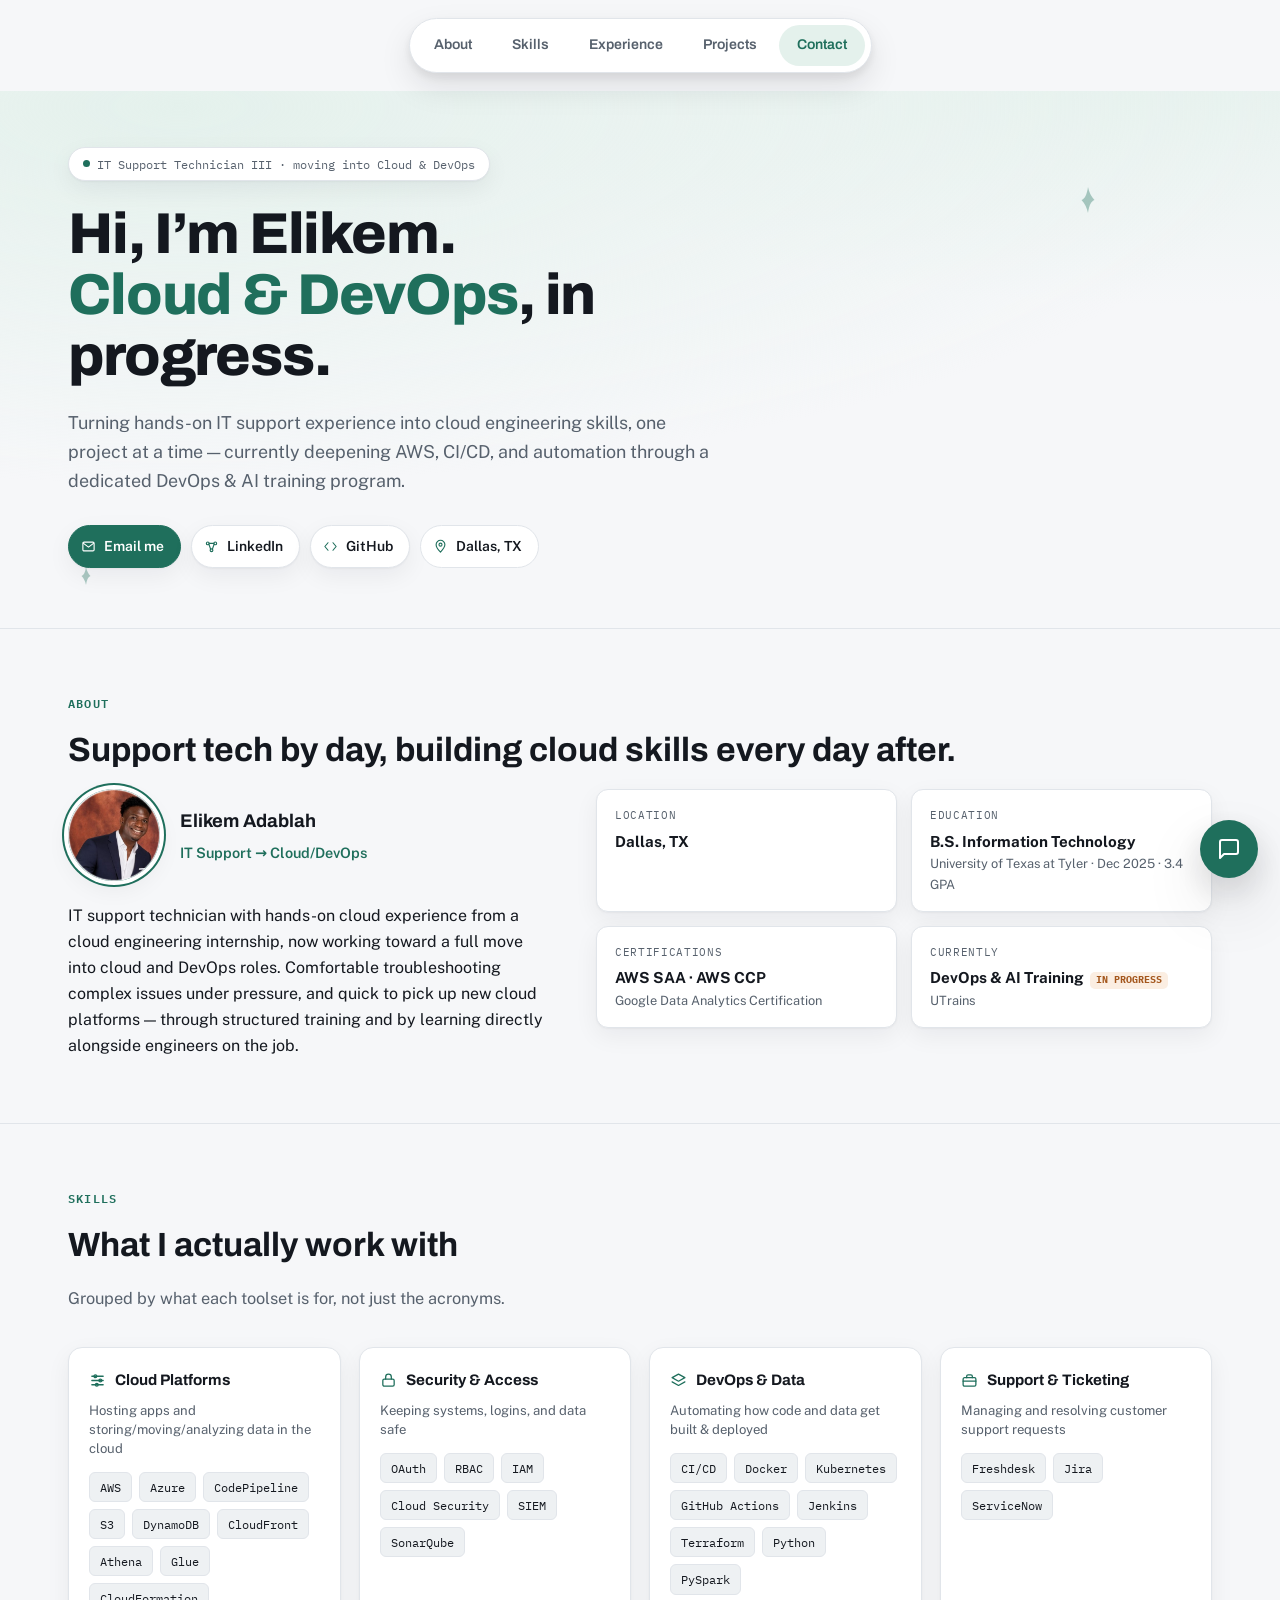
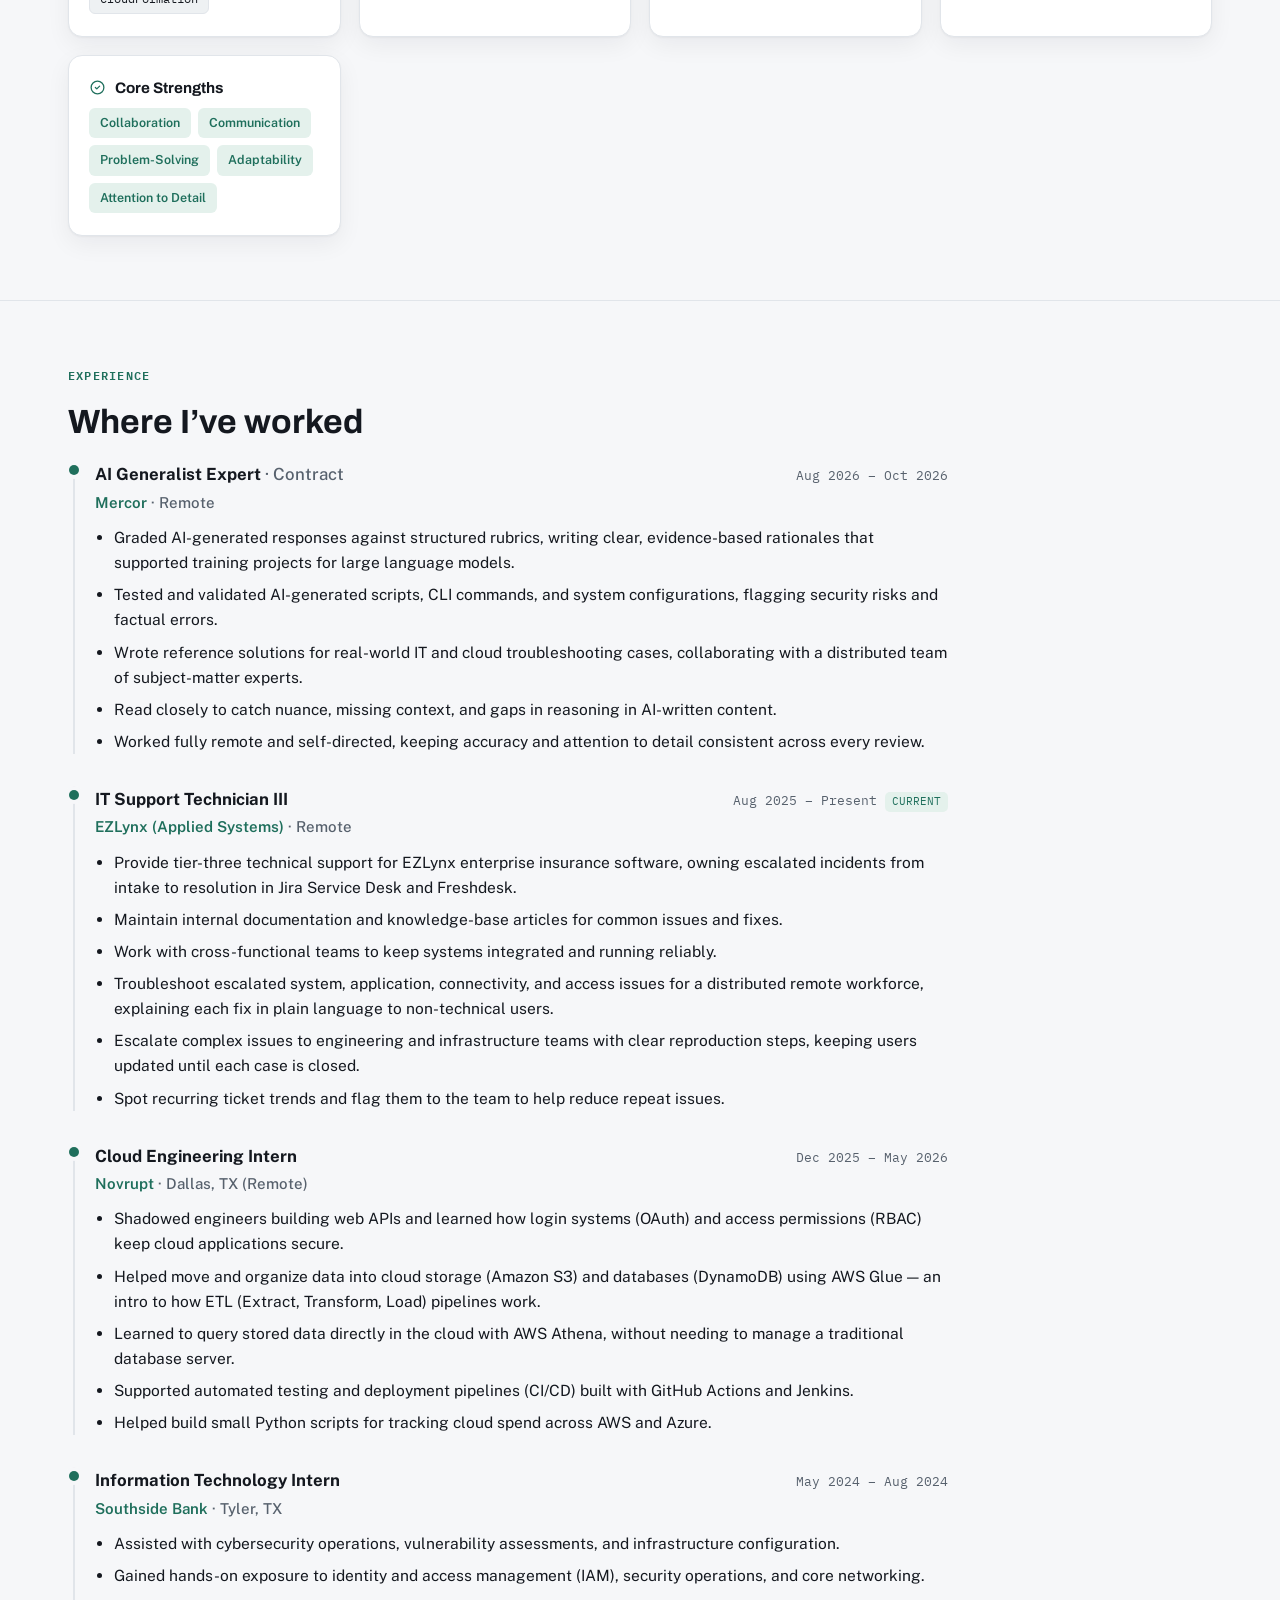
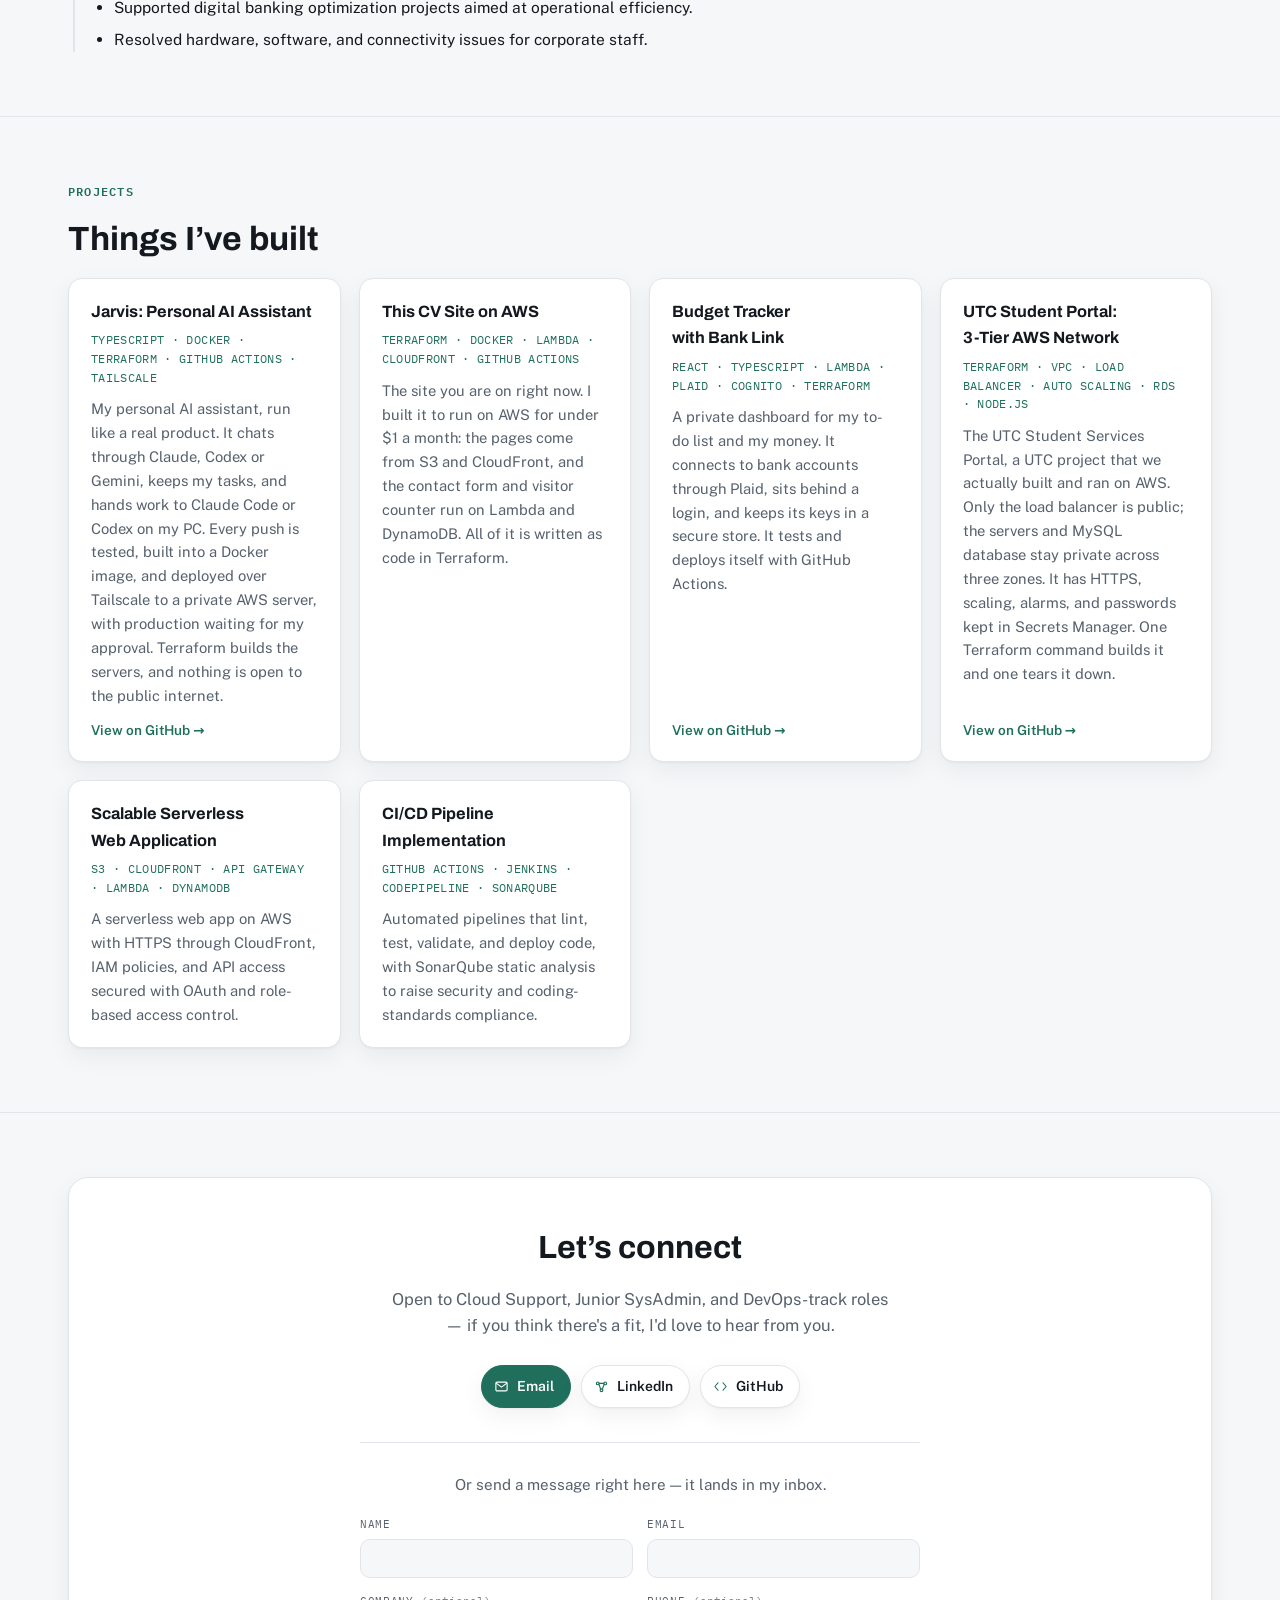
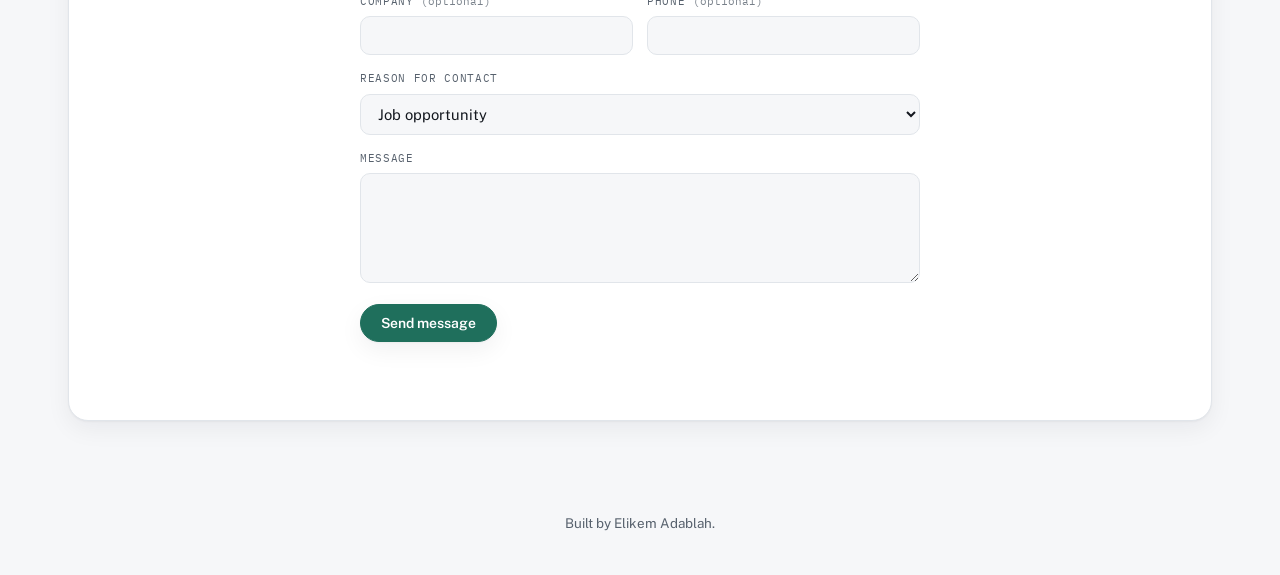
==== commit b9c0fa1a: "docs: add the Jarvis project card Add "Jarvis: Personal AI Assistant" as the first project, linking " ====
--- a/frontend/index.html
+++ b/frontend/index.html
@@ -245,6 +245,12 @@
       <h2 class="title">Things I&rsquo;ve built</h2>
       <div class="project-grid">
         <div class="project-card">
+          <h3>Jarvis: Personal AI Assistant</h3>
+          <p class="project-stack">TypeScript &middot; Docker &middot; Terraform &middot; GitHub Actions &middot; Tailscale</p>
+          <p class="desc">My personal AI assistant, run like a real product. It chats through Claude, Codex or Gemini, keeps my tasks, and hands work to Claude Code or Codex on my PC. Every push is tested, built into a Docker image, and deployed over Tailscale to a private AWS server, with production waiting for my approval. Terraform builds the servers, and nothing is open to the public internet.</p>
+          <a class="project-link" href="https://github.com/eliadablah/Jarvis">View on GitHub &rarr;</a>
+        </div>
+        <div class="project-card">
           <h3>This CV Site on AWS</h3>
           <p class="project-stack">Terraform &middot; Docker &middot; Lambda &middot; CloudFront &middot; GitHub Actions</p>
           <p class="desc">The site you are on right now. I built it to run on AWS for under $1 a month: the pages come from S3 and CloudFront, and the contact form and visitor counter run on Lambda and DynamoDB. All of it is written as code in Terraform.</p>
